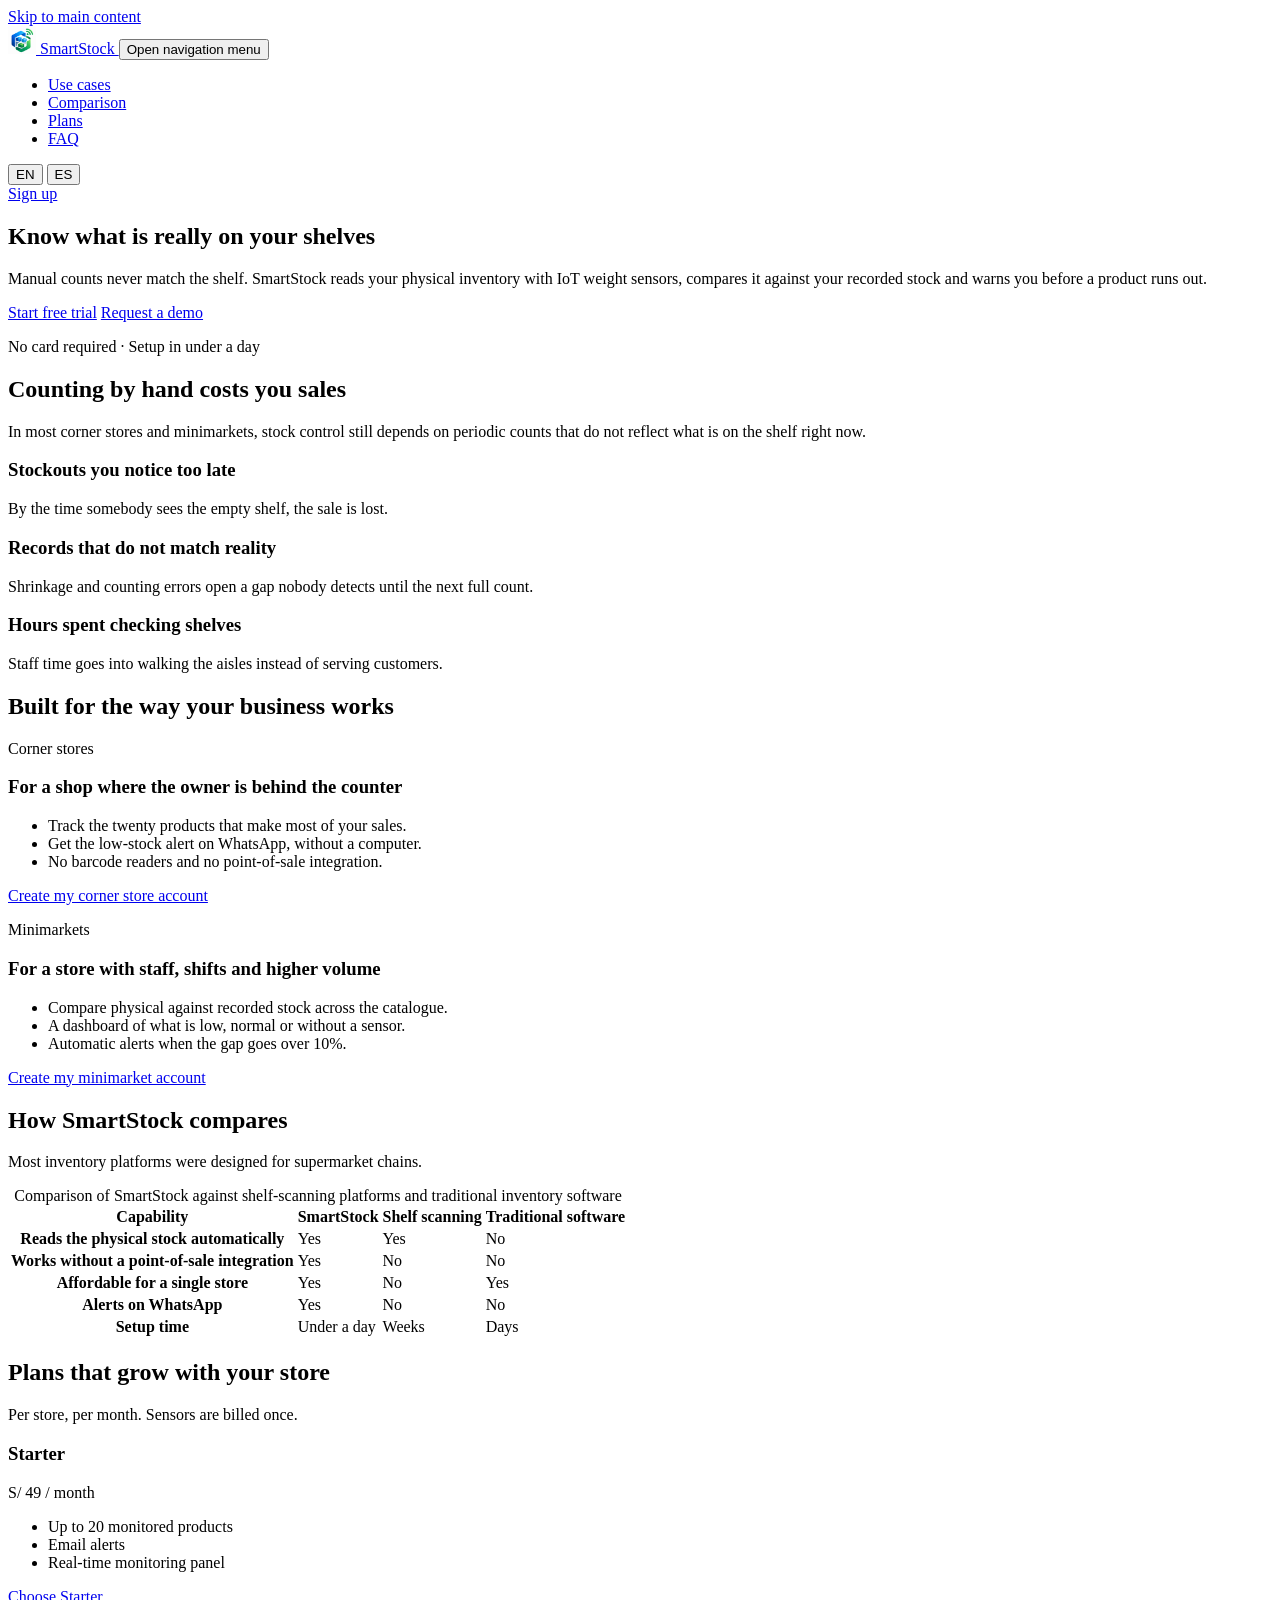
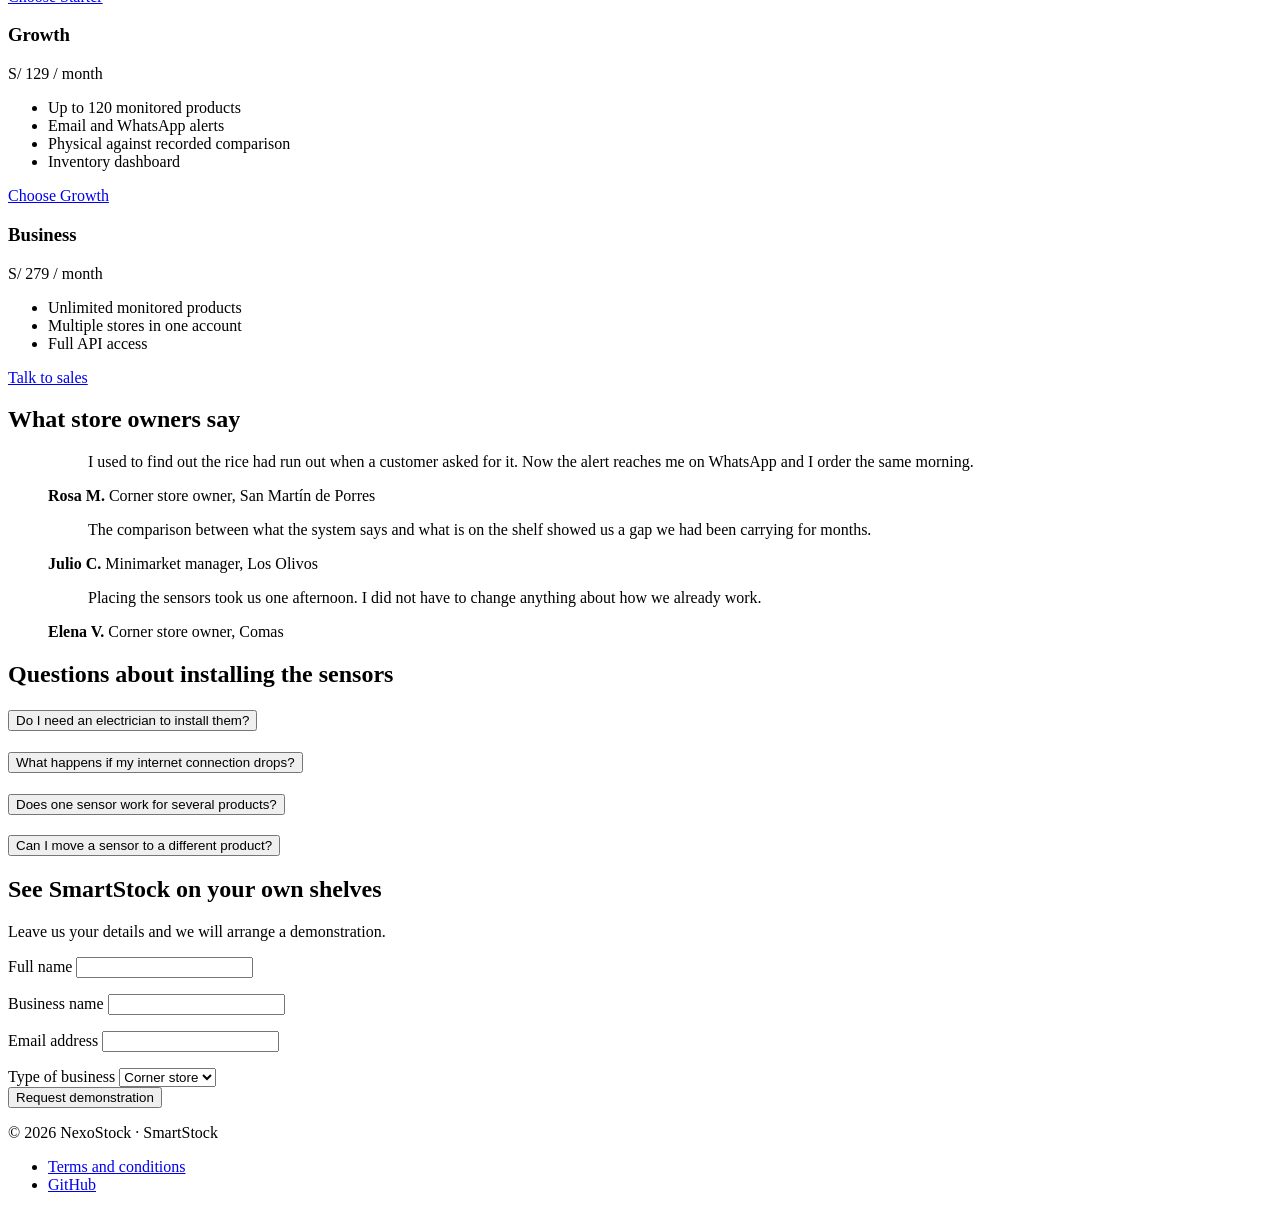
==== index.html @ 19a6acd7 "feat(landing): add the home page sections Cover the user stories of the static web site: general inf" ====
<!DOCTYPE html>
<html lang="en-US">
<head>
    <meta charset="UTF-8">
    <meta name="viewport" content="width=device-width, initial-scale=1">

    <title data-i18n="title">SmartStock — IoT inventory monitoring for minimarkets and corner stores</title>
    <meta name="description" data-i18n="desc" data-i18n-attr="content"
          content="SmartStock monitors your physical inventory with IoT weight sensors, compares it against your recorded stock and alerts you before a product runs out.">
    <meta name="keywords" content="inventory management, IoT sensors, stock monitoring, minimarket, corner store, SmartStock, NexoStock">
    <meta name="author" content="NexoStock">

    <link rel="icon" href="assets/images/smartstock-logo.png">
    <link rel="stylesheet" href="https://fonts.googleapis.com/css2?family=Manrope:wght@400;600;700&display=swap">
    <link rel="stylesheet" href="styles.css">
</head>
<body>

<a class="skip-link" href="#main" data-i18n="skip">Skip to main content</a>

<header>
    <div class="container bar">
        <a class="brand" href="index.html">
            <img src="assets/images/smartstock-logo.png" alt="" width="28" height="28">
            SmartStock
        </a>

        <button class="menu" id="menu" type="button" aria-expanded="false" aria-controls="nav">
            <span class="visually-hidden" data-i18n="openMenu">Open navigation menu</span>
            <span aria-hidden="true"></span><span aria-hidden="true"></span><span aria-hidden="true"></span>
        </button>

        <nav id="nav" aria-label="Primary">
            <ul>
                <li><a href="#uses" data-i18n="navUses">Use cases</a></li>
                <li><a href="#compare" data-i18n="navCompare">Comparison</a></li>
                <li><a href="#plans" data-i18n="navPlans">Plans</a></li>
                <li><a href="#faq" data-i18n="navFaq">FAQ</a></li>
            </ul>
        </nav>

        <div class="actions">
            <div class="lang" role="group" aria-label="Language">
                <button type="button" data-lang="en-US" aria-pressed="true">EN</button>
                <button type="button" data-lang="es-419" aria-pressed="false">ES</button>
            </div>
            <a class="btn" href="#" data-app="signup" data-i18n="signUp">Sign up</a>
        </div>
    </div>
</header>

<main id="main">

    <!-- US16 -->
    <section class="hero">
        <div class="container">
            <h1 data-i18n="heroTitle">Know what is really on your shelves</h1>
            <p data-i18n="heroLead">
                Manual counts never match the shelf. SmartStock reads your physical inventory with
                IoT weight sensors, compares it against your recorded stock and warns you before a
                product runs out.
            </p>
            <div class="cta">
                <a class="btn" href="#" data-app="signup" data-i18n="heroCta">Start free trial</a>
                <a class="btn ghost" href="#contact" data-i18n="heroDemo">Request a demo</a>
            </div>
            <p class="note" data-i18n="heroNote">No card required · Setup in under a day</p>
        </div>
    </section>

    <!-- US16 -->
    <section class="soft">
        <div class="container">
            <div class="head">
                <h2 data-i18n="probTitle">Counting by hand costs you sales</h2>
                <p data-i18n="probLead">
                    In most corner stores and minimarkets, stock control still depends on periodic
                    counts that do not reflect what is on the shelf right now.
                </p>
            </div>
            <div class="grid cols-3">
                <article class="card">
                    <h3 data-i18n="prob1">Stockouts you notice too late</h3>
                    <p data-i18n="prob1Text">By the time somebody sees the empty shelf, the sale is lost.</p>
                </article>
                <article class="card">
                    <h3 data-i18n="prob2">Records that do not match reality</h3>
                    <p data-i18n="prob2Text">Shrinkage and counting errors open a gap nobody detects until the next full count.</p>
                </article>
                <article class="card">
                    <h3 data-i18n="prob3">Hours spent checking shelves</h3>
                    <p data-i18n="prob3Text">Staff time goes into walking the aisles instead of serving customers.</p>
                </article>
            </div>
        </div>
    </section>

    <!-- US17 and US18 -->
    <section id="uses">
        <div class="container">
            <div class="head">
                <h2 data-i18n="usesTitle">Built for the way your business works</h2>
            </div>
            <div class="grid cols-2">
                <article class="card">
                    <p class="tag" data-i18n="cornerTag">Corner stores</p>
                    <h3 data-i18n="cornerTitle">For a shop where the owner is behind the counter</h3>
                    <ul>
                        <li data-i18n="corner1">Track the twenty products that make most of your sales.</li>
                        <li data-i18n="corner2">Get the low-stock alert on WhatsApp, without a computer.</li>
                        <li data-i18n="corner3">No barcode readers and no point-of-sale integration.</li>
                    </ul>
                    <a class="btn" href="#" data-app="signupCorner" data-i18n="cornerCta">Create my corner store account</a>
                </article>

                <article class="card">
                    <p class="tag" data-i18n="miniTag">Minimarkets</p>
                    <h3 data-i18n="miniTitle">For a store with staff, shifts and higher volume</h3>
                    <ul>
                        <li data-i18n="mini1">Compare physical against recorded stock across the catalogue.</li>
                        <li data-i18n="mini2">A dashboard of what is low, normal or without a sensor.</li>
                        <li data-i18n="mini3">Automatic alerts when the gap goes over 10%.</li>
                    </ul>
                    <a class="btn" href="#" data-app="signupMini" data-i18n="miniCta">Create my minimarket account</a>
                </article>
            </div>
        </div>
    </section>

    <!-- US23 -->
    <section id="compare" class="soft">
        <div class="container">
            <div class="head">
                <h2 data-i18n="cmpTitle">How SmartStock compares</h2>
                <p data-i18n="cmpLead">Most inventory platforms were designed for supermarket chains.</p>
            </div>
            <div class="scroll">
                <table>
                    <caption class="visually-hidden" data-i18n="cmpCaption">
                        Comparison of SmartStock against shelf-scanning platforms and traditional inventory software
                    </caption>
                    <thead>
                    <tr>
                        <th scope="col" data-i18n="cmpCol0">Capability</th>
                        <th scope="col">SmartStock</th>
                        <th scope="col" data-i18n="cmpCol2">Shelf scanning</th>
                        <th scope="col" data-i18n="cmpCol3">Traditional software</th>
                    </tr>
                    </thead>
                    <tbody>
                    <tr>
                        <th scope="row" data-i18n="cmpRow1">Reads the physical stock automatically</th>
                        <td data-i18n="yes">Yes</td><td data-i18n="yes">Yes</td><td data-i18n="no">No</td>
                    </tr>
                    <tr>
                        <th scope="row" data-i18n="cmpRow2">Works without a point-of-sale integration</th>
                        <td data-i18n="yes">Yes</td><td data-i18n="no">No</td><td data-i18n="no">No</td>
                    </tr>
                    <tr>
                        <th scope="row" data-i18n="cmpRow3">Affordable for a single store</th>
                        <td data-i18n="yes">Yes</td><td data-i18n="no">No</td><td data-i18n="yes">Yes</td>
                    </tr>
                    <tr>
                        <th scope="row" data-i18n="cmpRow4">Alerts on WhatsApp</th>
                        <td data-i18n="yes">Yes</td><td data-i18n="no">No</td><td data-i18n="no">No</td>
                    </tr>
                    <tr>
                        <th scope="row" data-i18n="cmpRow5">Setup time</th>
                        <td data-i18n="cmpFast">Under a day</td>
                        <td data-i18n="cmpWeeks">Weeks</td>
                        <td data-i18n="cmpDays">Days</td>
                    </tr>
                    </tbody>
                </table>
            </div>
        </div>
    </section>

    <!-- US19 -->
    <section id="plans">
        <div class="container">
            <div class="head">
                <h2 data-i18n="plansTitle">Plans that grow with your store</h2>
                <p data-i18n="plansLead">Per store, per month. Sensors are billed once.</p>
            </div>
            <div class="grid cols-3">
                <article class="card plan">
                    <h3 data-i18n="p1Name">Starter</h3>
                    <p class="price">S/ 49 <span data-i18n="perMonth">/ month</span></p>
                    <ul>
                        <li data-i18n="p1f1">Up to 20 monitored products</li>
                        <li data-i18n="p1f2">Email alerts</li>
                        <li data-i18n="p1f3">Real-time monitoring panel</li>
                    </ul>
                    <a class="btn ghost block" href="#" data-app="signupStarter" data-i18n="p1Cta">Choose Starter</a>
                </article>

                <article class="card plan pick">
                    <h3 data-i18n="p2Name">Growth</h3>
                    <p class="price">S/ 129 <span data-i18n="perMonth">/ month</span></p>
                    <ul>
                        <li data-i18n="p2f1">Up to 120 monitored products</li>
                        <li data-i18n="p2f2">Email and WhatsApp alerts</li>
                        <li data-i18n="p2f3">Physical against recorded comparison</li>
                        <li data-i18n="p2f4">Inventory dashboard</li>
                    </ul>
                    <a class="btn block" href="#" data-app="signupGrowth" data-i18n="p2Cta">Choose Growth</a>
                </article>

                <article class="card plan">
                    <h3 data-i18n="p3Name">Business</h3>
                    <p class="price">S/ 279 <span data-i18n="perMonth">/ month</span></p>
                    <ul>
                        <li data-i18n="p3f1">Unlimited monitored products</li>
                        <li data-i18n="p3f2">Multiple stores in one account</li>
                        <li data-i18n="p3f3">Full API access</li>
                    </ul>
                    <a class="btn ghost block" href="#contact" data-i18n="p3Cta">Talk to sales</a>
                </article>
            </div>
        </div>
    </section>

    <!-- US22 -->
    <section class="soft">
        <div class="container">
            <div class="head">
                <h2 data-i18n="testTitle">What store owners say</h2>
            </div>
            <div class="grid cols-3">
                <figure class="card">
                    <blockquote><p data-i18n="test1">
                        I used to find out the rice had run out when a customer asked for it. Now the
                        alert reaches me on WhatsApp and I order the same morning.
                    </p></blockquote>
                    <figcaption>
                        <strong>Rosa M.</strong>
                        <span data-i18n="test1Role">Corner store owner, San Martín de Porres</span>
                    </figcaption>
                </figure>

                <figure class="card">
                    <blockquote><p data-i18n="test2">
                        The comparison between what the system says and what is on the shelf showed us
                        a gap we had been carrying for months.
                    </p></blockquote>
                    <figcaption>
                        <strong>Julio C.</strong>
                        <span data-i18n="test2Role">Minimarket manager, Los Olivos</span>
                    </figcaption>
                </figure>

                <figure class="card">
                    <blockquote><p data-i18n="test3">
                        Placing the sensors took us one afternoon. I did not have to change anything
                        about how we already work.
                    </p></blockquote>
                    <figcaption>
                        <strong>Elena V.</strong>
                        <span data-i18n="test3Role">Corner store owner, Comas</span>
                    </figcaption>
                </figure>
            </div>
        </div>
    </section>

    <!-- US21 -->
    <section id="faq">
        <div class="container">
            <div class="head">
                <h2 data-i18n="faqTitle">Questions about installing the sensors</h2>
            </div>
            <div class="faq">
                <div>
                    <h3><button type="button" aria-expanded="false" aria-controls="a1" id="q1">
                        <span data-i18n="q1">Do I need an electrician to install them?</span>
                    </button></h3>
                    <div id="a1" role="region" aria-labelledby="q1" hidden>
                        <p data-i18n="a1">
                            No. Each sensor is a tray that sits on the shelf, connects to your Wi-Fi and
                            plugs into a standard outlet. You link it to a product from the panel.
                        </p>
                    </div>
                </div>
                <div>
                    <h3><button type="button" aria-expanded="false" aria-controls="a2" id="q2">
                        <span data-i18n="q2">What happens if my internet connection drops?</span>
                    </button></h3>
                    <div id="a2" role="region" aria-labelledby="q2" hidden>
                        <p data-i18n="a2">
                            The panel marks the sensor as disconnected after five minutes without a new
                            reading, so you always know whether what you see is current.
                        </p>
                    </div>
                </div>
                <div>
                    <h3><button type="button" aria-expanded="false" aria-controls="a3" id="q3">
                        <span data-i18n="q3">Does one sensor work for several products?</span>
                    </button></h3>
                    <div id="a3" role="region" aria-labelledby="q3" hidden>
                        <p data-i18n="a3">
                            No. Each sensor is linked to one product, because the reading is a weight and
                            mixing products would make it impossible to tell which one went down.
                        </p>
                    </div>
                </div>
                <div>
                    <h3><button type="button" aria-expanded="false" aria-controls="a4" id="q4">
                        <span data-i18n="q4">Can I move a sensor to a different product?</span>
                    </button></h3>
                    <div id="a4" role="region" aria-labelledby="q4" hidden>
                        <p data-i18n="a4">
                            Yes. You unlink it from the panel and link it to the new product, which records
                            a new reference weight. The previous reading history is kept.
                        </p>
                    </div>
                </div>
            </div>
        </div>
    </section>

    <!-- US20 -->
    <section id="contact" class="soft">
        <div class="container">
            <div class="head">
                <h2 data-i18n="contactTitle">See SmartStock on your own shelves</h2>
                <p data-i18n="contactLead">Leave us your details and we will arrange a demonstration.</p>
            </div>

            <form id="demo" novalidate>
                <div class="field">
                    <label for="name" data-i18n="fName">Full name</label>
                    <input type="text" id="name" name="name" autocomplete="name" required aria-describedby="nameError">
                    <p class="error" id="nameError" role="alert"></p>
                </div>
                <div class="field">
                    <label for="business" data-i18n="fBusiness">Business name</label>
                    <input type="text" id="business" name="business" autocomplete="organization" required aria-describedby="businessError">
                    <p class="error" id="businessError" role="alert"></p>
                </div>
                <div class="field">
                    <label for="email" data-i18n="fEmail">Email address</label>
                    <input type="email" id="email" name="email" autocomplete="email" required aria-describedby="emailError">
                    <p class="error" id="emailError" role="alert"></p>
                </div>
                <div class="field">
                    <label for="segment" data-i18n="fSegment">Type of business</label>
                    <select id="segment" name="segment">
                        <option value="corner-store" data-i18n="fCorner">Corner store</option>
                        <option value="minimarket" data-i18n="fMini">Minimarket</option>
                    </select>
                </div>
                <button class="btn block" type="submit" data-i18n="fSubmit">Request demonstration</button>
                <p class="status" id="status" role="status" aria-live="polite"></p>
            </form>
        </div>
    </section>

</main>

<footer>
    <div class="container foot">
        <p data-i18n="copyright">© 2026 NexoStock · SmartStock</p>
        <ul>
            <li><a href="terms-of-service.html" data-i18n="terms">Terms and conditions</a></li>
            <li><a href="https://github.com/NexoStock" rel="noopener">GitHub</a></li>
        </ul>
    </div>
</footer>

<script src="script.js"></script>
</body>
</html>
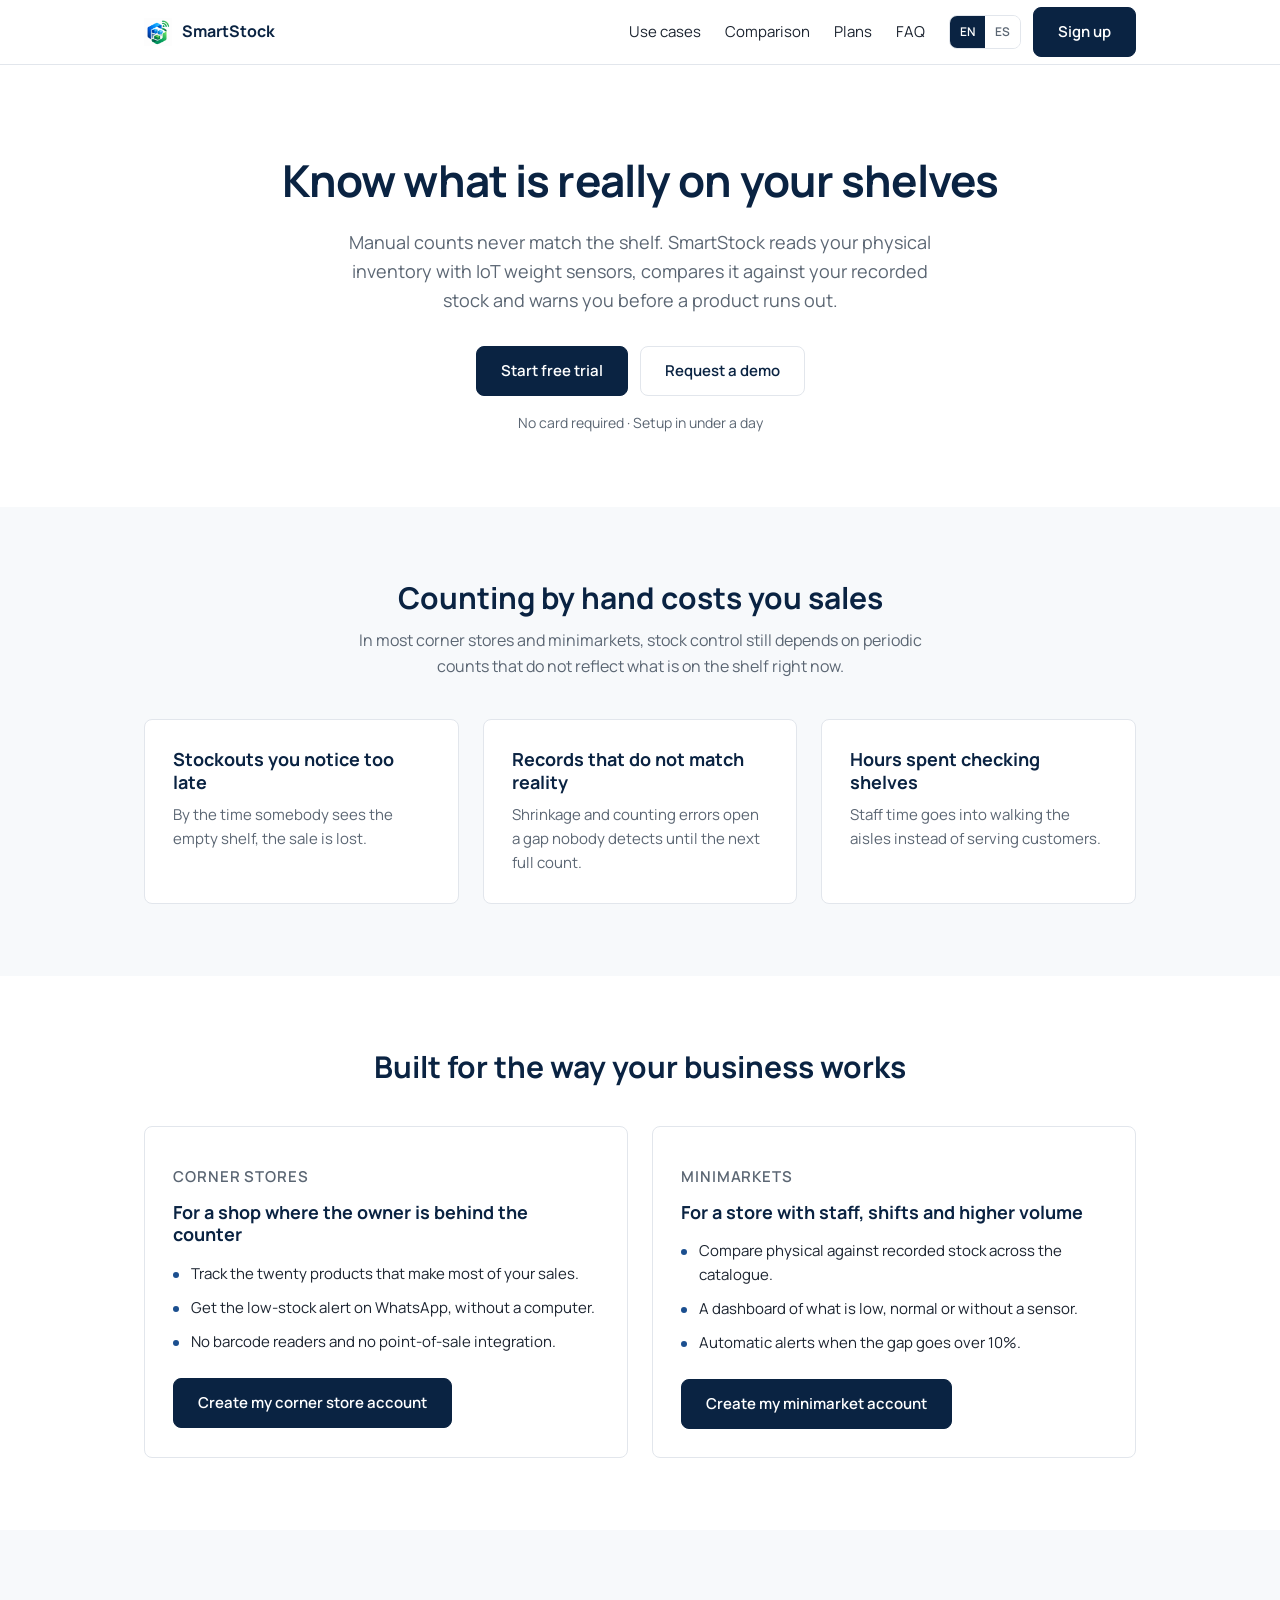
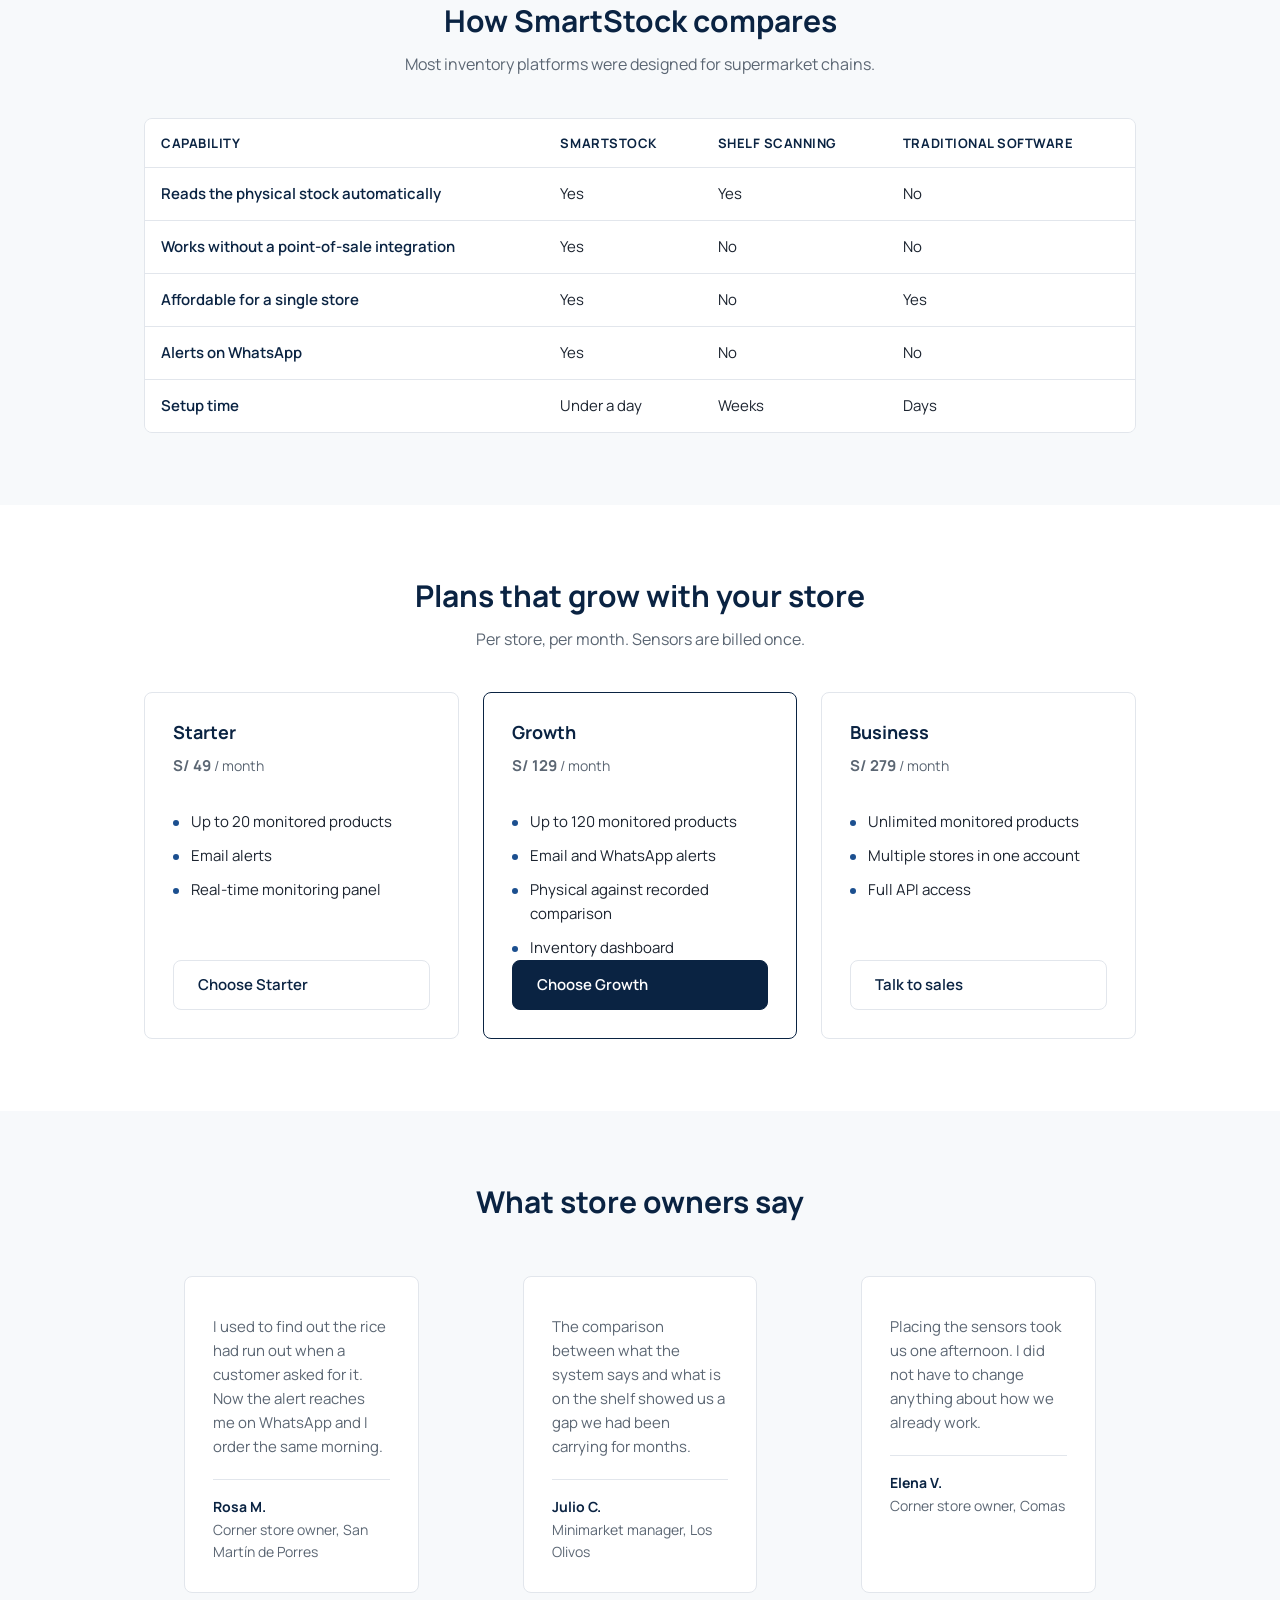
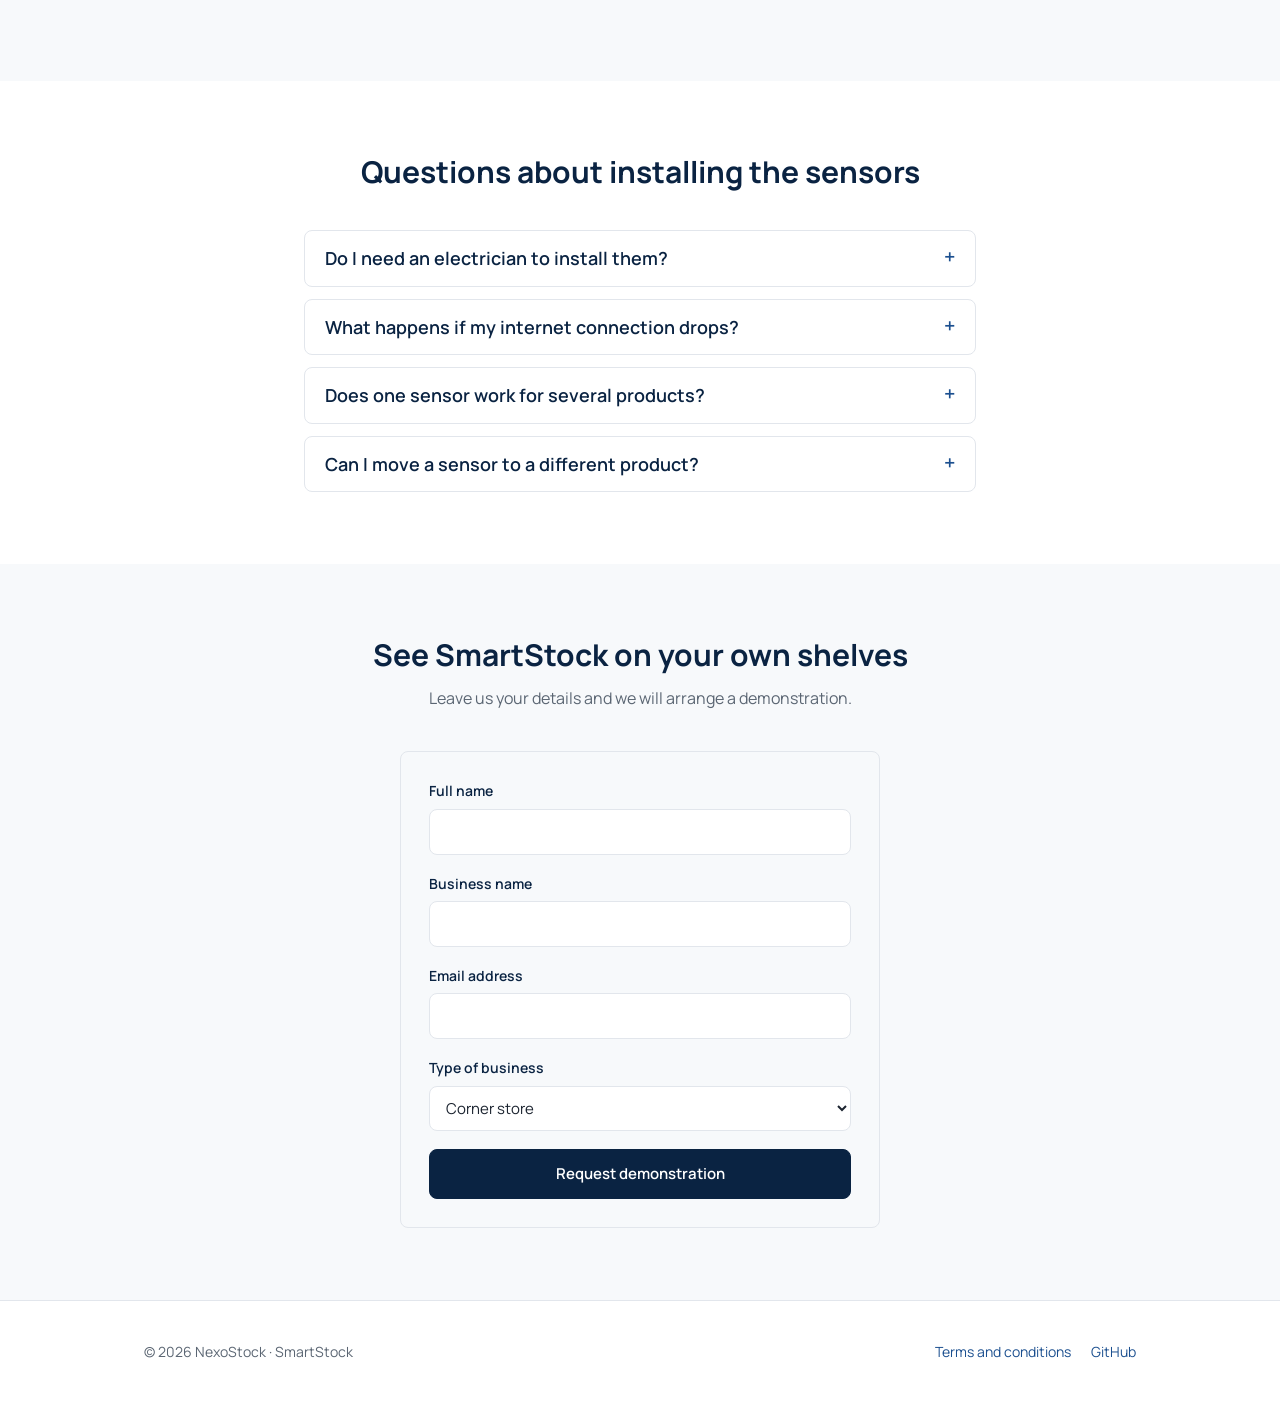
==== commit c7968bdb: "Merge branch 'release/1.0.1'" ====
--- a/index.html
+++ b/index.html
@@ -36,6 +36,7 @@
                 <li><a href="#compare" data-i18n="navCompare">Comparison</a></li>
                 <li><a href="#plans" data-i18n="navPlans">Plans</a></li>
                 <li><a href="#faq" data-i18n="navFaq">FAQ</a></li>
+                <li class="nav-signup"><a href="#" data-app="signup" data-i18n="signUp">Sign up</a></li>
             </ul>
         </nav>
 
--- a/styles.css
+++ b/styles.css
@@ -0,0 +1,534 @@
+/* SmartStock — Landing Page
+   Blanco como fondo dominante, azul marino para titulares y acciones. */
+
+:root {
+    --navy: #0a2342;
+    --blue: #1b4f8f;
+    --ink: #1c2430;
+    --muted: #5b6673;
+    --border: #e2e6ec;
+    --soft: #f7f9fb;
+    --radius: 8px;
+    --max: 1040px;
+}
+
+* {
+    box-sizing: border-box;
+}
+
+body {
+    margin: 0;
+    background: #ffffff;
+    color: var(--ink);
+    font-family: 'Manrope', 'Segoe UI', system-ui, sans-serif;
+    font-size: 1rem;
+    line-height: 1.6;
+}
+
+h1, h2, h3 {
+    margin: 0;
+    color: var(--navy);
+    line-height: 1.25;
+}
+
+h1 { font-size: 2.75rem; letter-spacing: -0.02em; }
+h2 { font-size: 1.875rem; }
+h3 { font-size: 1.125rem; }
+
+p { margin: 0; }
+img { max-width: 100%; height: auto; }
+ul { margin: 0; padding: 0; list-style: none; }
+
+a {
+    color: var(--blue);
+    text-decoration: none;
+}
+
+a:hover { text-decoration: underline; }
+
+:focus-visible {
+    outline: 2px solid var(--blue);
+    outline-offset: 2px;
+}
+
+.visually-hidden {
+    position: absolute;
+    width: 1px;
+    height: 1px;
+    overflow: hidden;
+    clip: rect(0 0 0 0);
+    white-space: nowrap;
+}
+
+.skip-link {
+    position: absolute;
+    top: -100%;
+    left: 1rem;
+    z-index: 10;
+    padding: 0.75rem 1.25rem;
+    background: var(--navy);
+    color: #ffffff;
+    border-radius: 0 0 var(--radius) var(--radius);
+}
+
+.skip-link:focus { top: 0; }
+
+.container {
+    width: 100%;
+    max-width: var(--max);
+    margin: 0 auto;
+    padding: 0 1.5rem;
+}
+
+section { padding: 4.5rem 0; }
+.soft { background: var(--soft); }
+
+.head {
+    max-width: 38rem;
+    margin: 0 auto 2.5rem;
+    text-align: center;
+}
+
+.head p {
+    margin-top: 0.75rem;
+    color: var(--muted);
+}
+
+/* Botones */
+
+.btn {
+    display: inline-block;
+    padding: 0.75rem 1.5rem;
+    border: 1px solid var(--navy);
+    border-radius: var(--radius);
+    background: var(--navy);
+    color: #ffffff;
+    font: inherit;
+    font-weight: 600;
+    font-size: 0.9375rem;
+    cursor: pointer;
+}
+
+.btn:hover {
+    background: var(--blue);
+    border-color: var(--blue);
+    text-decoration: none;
+}
+
+.btn.ghost {
+    background: transparent;
+    color: var(--navy);
+    border-color: var(--border);
+}
+
+.btn.ghost:hover {
+    background: var(--soft);
+    border-color: var(--navy);
+    color: var(--navy);
+}
+
+.btn.block { width: 100%; }
+
+/* Header */
+
+header {
+    border-bottom: 1px solid var(--border);
+    background: #ffffff;
+    position: sticky;
+    top: 0;
+    z-index: 5;
+}
+
+.bar {
+    display: flex;
+    align-items: center;
+    gap: 1.5rem;
+    min-height: 4rem;
+}
+
+.brand {
+    display: flex;
+    align-items: center;
+    gap: 0.625rem;
+    color: var(--navy);
+    font-weight: 700;
+}
+
+.brand:hover { text-decoration: none; }
+.brand img { width: 28px; height: 28px; }
+
+nav { margin-left: auto; }
+
+nav ul {
+    display: flex;
+    gap: 1.5rem;
+}
+
+nav a {
+    color: var(--ink);
+    font-size: 0.9375rem;
+}
+
+.actions {
+    display: flex;
+    align-items: center;
+    gap: 0.75rem;
+}
+
+/* El registro vive en la barra en escritorio y dentro del menú en móvil. */
+.nav-signup { display: none; }
+
+.lang {
+    display: flex;
+    border: 1px solid var(--border);
+    border-radius: var(--radius);
+    overflow: hidden;
+}
+
+.lang button {
+    padding: 0.375rem 0.625rem;
+    border: 0;
+    background: #ffffff;
+    color: var(--muted);
+    font: inherit;
+    font-size: 0.75rem;
+    font-weight: 600;
+    cursor: pointer;
+}
+
+.lang button[aria-pressed='true'] {
+    background: var(--navy);
+    color: #ffffff;
+}
+
+.menu {
+    display: none;
+    padding: 0.5rem;
+    border: 1px solid var(--border);
+    border-radius: var(--radius);
+    background: #ffffff;
+    cursor: pointer;
+}
+
+.menu span {
+    display: block;
+    width: 18px;
+    height: 2px;
+    margin: 3px 0;
+    background: var(--navy);
+}
+
+/* Hero */
+
+.hero {
+    padding: 5.5rem 0 4.5rem;
+    text-align: center;
+}
+
+.hero p {
+    max-width: 38rem;
+    margin: 1.25rem auto 0;
+    font-size: 1.125rem;
+    color: var(--muted);
+}
+
+.hero .cta {
+    display: flex;
+    justify-content: center;
+    flex-wrap: wrap;
+    gap: 0.75rem;
+    margin-top: 2rem;
+}
+
+.hero .note {
+    margin-top: 1rem;
+    font-size: 0.875rem;
+}
+
+/* Rejillas y tarjetas */
+
+.grid {
+    display: grid;
+    gap: 1.5rem;
+}
+
+.cols-3 { grid-template-columns: repeat(3, 1fr); }
+.cols-2 { grid-template-columns: repeat(2, 1fr); }
+
+.card {
+    padding: 1.75rem;
+    border: 1px solid var(--border);
+    border-radius: var(--radius);
+    background: #ffffff;
+}
+
+.card p {
+    margin-top: 0.625rem;
+    color: var(--muted);
+    font-size: 0.9375rem;
+}
+
+.card ul {
+    margin-top: 1rem;
+    display: grid;
+    gap: 0.625rem;
+    font-size: 0.9375rem;
+}
+
+.card li {
+    padding-left: 1.125rem;
+    position: relative;
+}
+
+.card li::before {
+    content: '';
+    position: absolute;
+    left: 0;
+    top: 0.625rem;
+    width: 6px;
+    height: 6px;
+    border-radius: 50%;
+    background: var(--blue);
+}
+
+.card .btn { margin-top: 1.5rem; }
+
+.tag {
+    display: inline-block;
+    margin-bottom: 0.75rem;
+    font-size: 0.75rem;
+    font-weight: 600;
+    text-transform: uppercase;
+    letter-spacing: 0.06em;
+    color: var(--blue);
+}
+
+/* Comparación */
+
+.scroll {
+    overflow-x: auto;
+    border: 1px solid var(--border);
+    border-radius: var(--radius);
+}
+
+table {
+    width: 100%;
+    min-width: 34rem;
+    border-collapse: collapse;
+    font-size: 0.9375rem;
+    background: #ffffff;
+}
+
+th, td {
+    padding: 0.875rem 1rem;
+    text-align: left;
+    border-bottom: 1px solid var(--border);
+}
+
+thead th {
+    color: var(--navy);
+    font-size: 0.8125rem;
+    text-transform: uppercase;
+    letter-spacing: 0.04em;
+}
+
+tbody tr:last-child th,
+tbody tr:last-child td { border-bottom: 0; }
+
+th[scope='row'] { font-weight: 600; color: var(--navy); }
+
+/* Planes */
+
+.plan { display: flex; flex-direction: column; }
+.plan.pick { border-color: var(--navy); }
+
+.price {
+    margin: 1rem 0;
+    font-size: 2rem;
+    font-weight: 700;
+    color: var(--navy);
+}
+
+.price span {
+    font-size: 0.875rem;
+    font-weight: 400;
+    color: var(--muted);
+}
+
+.plan .btn { margin-top: auto; }
+
+/* Testimonios */
+
+blockquote { margin: 0; }
+
+figcaption {
+    margin-top: 1.25rem;
+    padding-top: 1rem;
+    border-top: 1px solid var(--border);
+    font-size: 0.875rem;
+}
+
+figcaption strong { color: var(--navy); }
+figcaption span { display: block; color: var(--muted); }
+
+/* Preguntas frecuentes */
+
+.faq {
+    max-width: 42rem;
+    margin: 0 auto;
+}
+
+.faq > div + div { margin-top: 0.75rem; }
+
+.faq > div {
+    border: 1px solid var(--border);
+    border-radius: var(--radius);
+    background: #ffffff;
+}
+
+.faq button {
+    display: flex;
+    justify-content: space-between;
+    gap: 1rem;
+    width: 100%;
+    padding: 1rem 1.25rem;
+    border: 0;
+    background: transparent;
+    font: inherit;
+    font-weight: 600;
+    color: var(--navy);
+    text-align: left;
+    cursor: pointer;
+}
+
+.faq button::after {
+    content: '+';
+    color: var(--blue);
+    font-size: 1.25rem;
+    line-height: 1;
+}
+
+.faq button[aria-expanded='true']::after { content: '−'; }
+
+.faq div[id] {
+    padding: 0 1.25rem 1.25rem;
+    color: var(--muted);
+    font-size: 0.9375rem;
+}
+
+/* Formulario */
+
+form {
+    max-width: 30rem;
+    margin: 0 auto;
+    padding: 1.75rem;
+    border: 1px solid var(--border);
+    border-radius: var(--radius);
+}
+
+.field { margin-bottom: 1.125rem; }
+
+label {
+    display: block;
+    margin-bottom: 0.375rem;
+    font-size: 0.875rem;
+    font-weight: 600;
+    color: var(--navy);
+}
+
+input, select, textarea {
+    width: 100%;
+    padding: 0.625rem 0.75rem;
+    border: 1px solid var(--border);
+    border-radius: var(--radius);
+    font: inherit;
+    font-size: 0.9375rem;
+    color: var(--ink);
+    background: #ffffff;
+}
+
+textarea { min-height: 5rem; resize: vertical; }
+
+input[aria-invalid='true'] { border-color: #c0392b; }
+
+.error {
+    margin-top: 0.25rem;
+    font-size: 0.8125rem;
+    color: #c0392b;
+}
+
+.error:empty { display: none; }
+
+.status {
+    margin-top: 1rem;
+    font-size: 0.9375rem;
+    font-weight: 600;
+}
+
+.status:empty { display: none; }
+.status.ok { color: #1e7e46; }
+.status.bad { color: #c0392b; }
+
+/* Pie */
+
+footer {
+    padding: 2.5rem 0;
+    border-top: 1px solid var(--border);
+    font-size: 0.875rem;
+    color: var(--muted);
+}
+
+.foot {
+    display: flex;
+    flex-wrap: wrap;
+    gap: 1rem;
+    justify-content: space-between;
+    align-items: center;
+}
+
+.foot ul {
+    display: flex;
+    gap: 1.25rem;
+}
+
+/* Página de términos */
+
+.doc { max-width: 42rem; }
+.doc h2 { margin: 2.5rem 0 0.75rem; font-size: 1.25rem; }
+.doc p { margin-top: 1rem; color: var(--ink); }
+.doc .lead { font-size: 1.0625rem; color: var(--muted); }
+
+/* Adaptación a pantallas pequeñas */
+
+@media (max-width: 900px) {
+    h1 { font-size: 2.125rem; }
+    h2 { font-size: 1.5rem; }
+    .cols-3, .cols-2 { grid-template-columns: 1fr; }
+}
+
+@media (max-width: 720px) {
+    section { padding: 3rem 0; }
+    .hero { padding: 3.5rem 0 3rem; }
+    .container { padding: 0 1.25rem; }
+
+    /* La barra deja de competir por el ancho: el botón de registro sale de
+       ella y baja al menú, de modo que arriba solo quedan la marca, el
+       selector de idioma y el botón de menú. */
+    .bar { flex-wrap: wrap; gap: 0.75rem; padding: 0.75rem 0; min-height: 0; }
+    .brand { font-size: 0.9375rem; }
+    .actions { margin-left: auto; }
+    .actions > .btn { display: none; }
+
+    .menu { display: block; order: 3; }
+    nav { order: 4; flex-basis: 100%; margin-left: 0; }
+    nav[hidden] { display: none; }
+    nav ul { flex-direction: column; gap: 0; padding-bottom: 0.75rem; }
+    nav a { display: block; padding: 0.75rem 0; border-bottom: 1px solid var(--border); }
+
+    .nav-signup { display: block; }
+    .nav-signup a { color: var(--navy); font-weight: 600; border-bottom: 0; }
+}
+
+@media (prefers-reduced-motion: reduce) {
+    * { transition: none !important; animation: none !important; }
+}
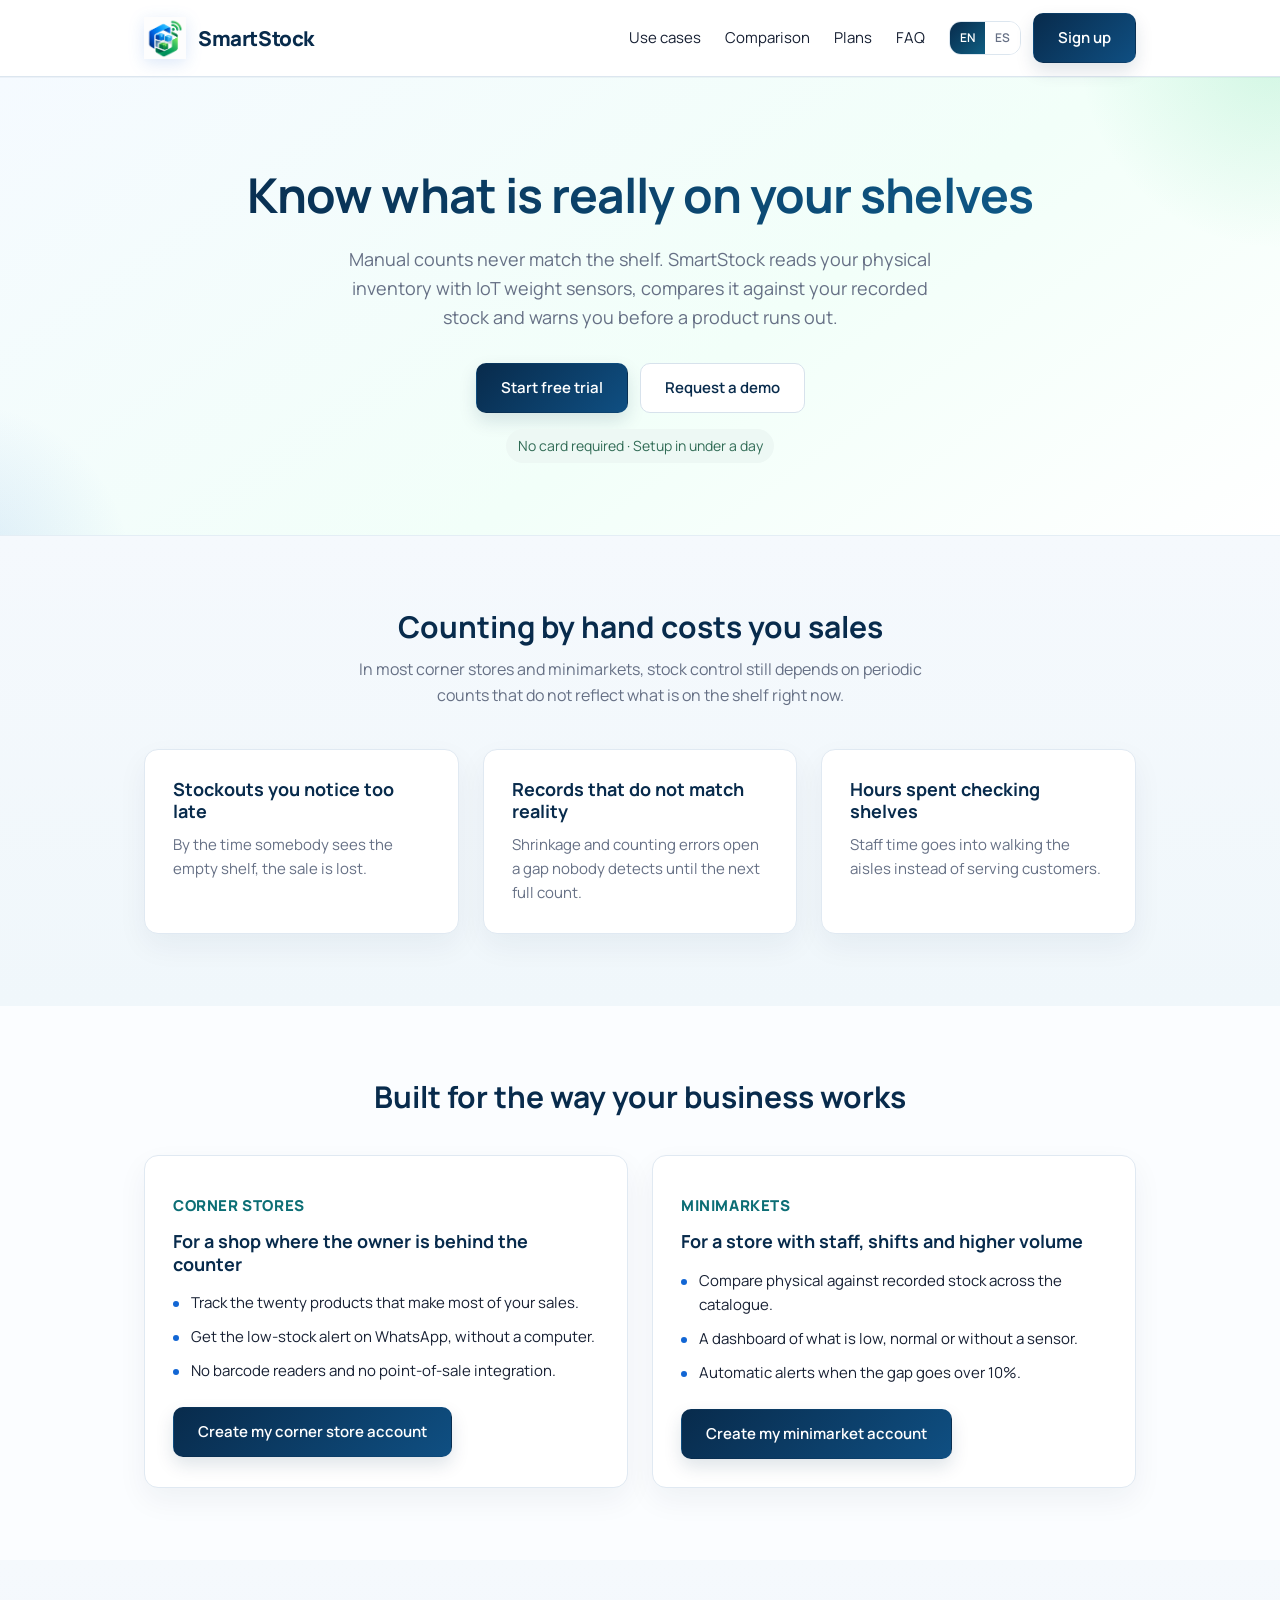
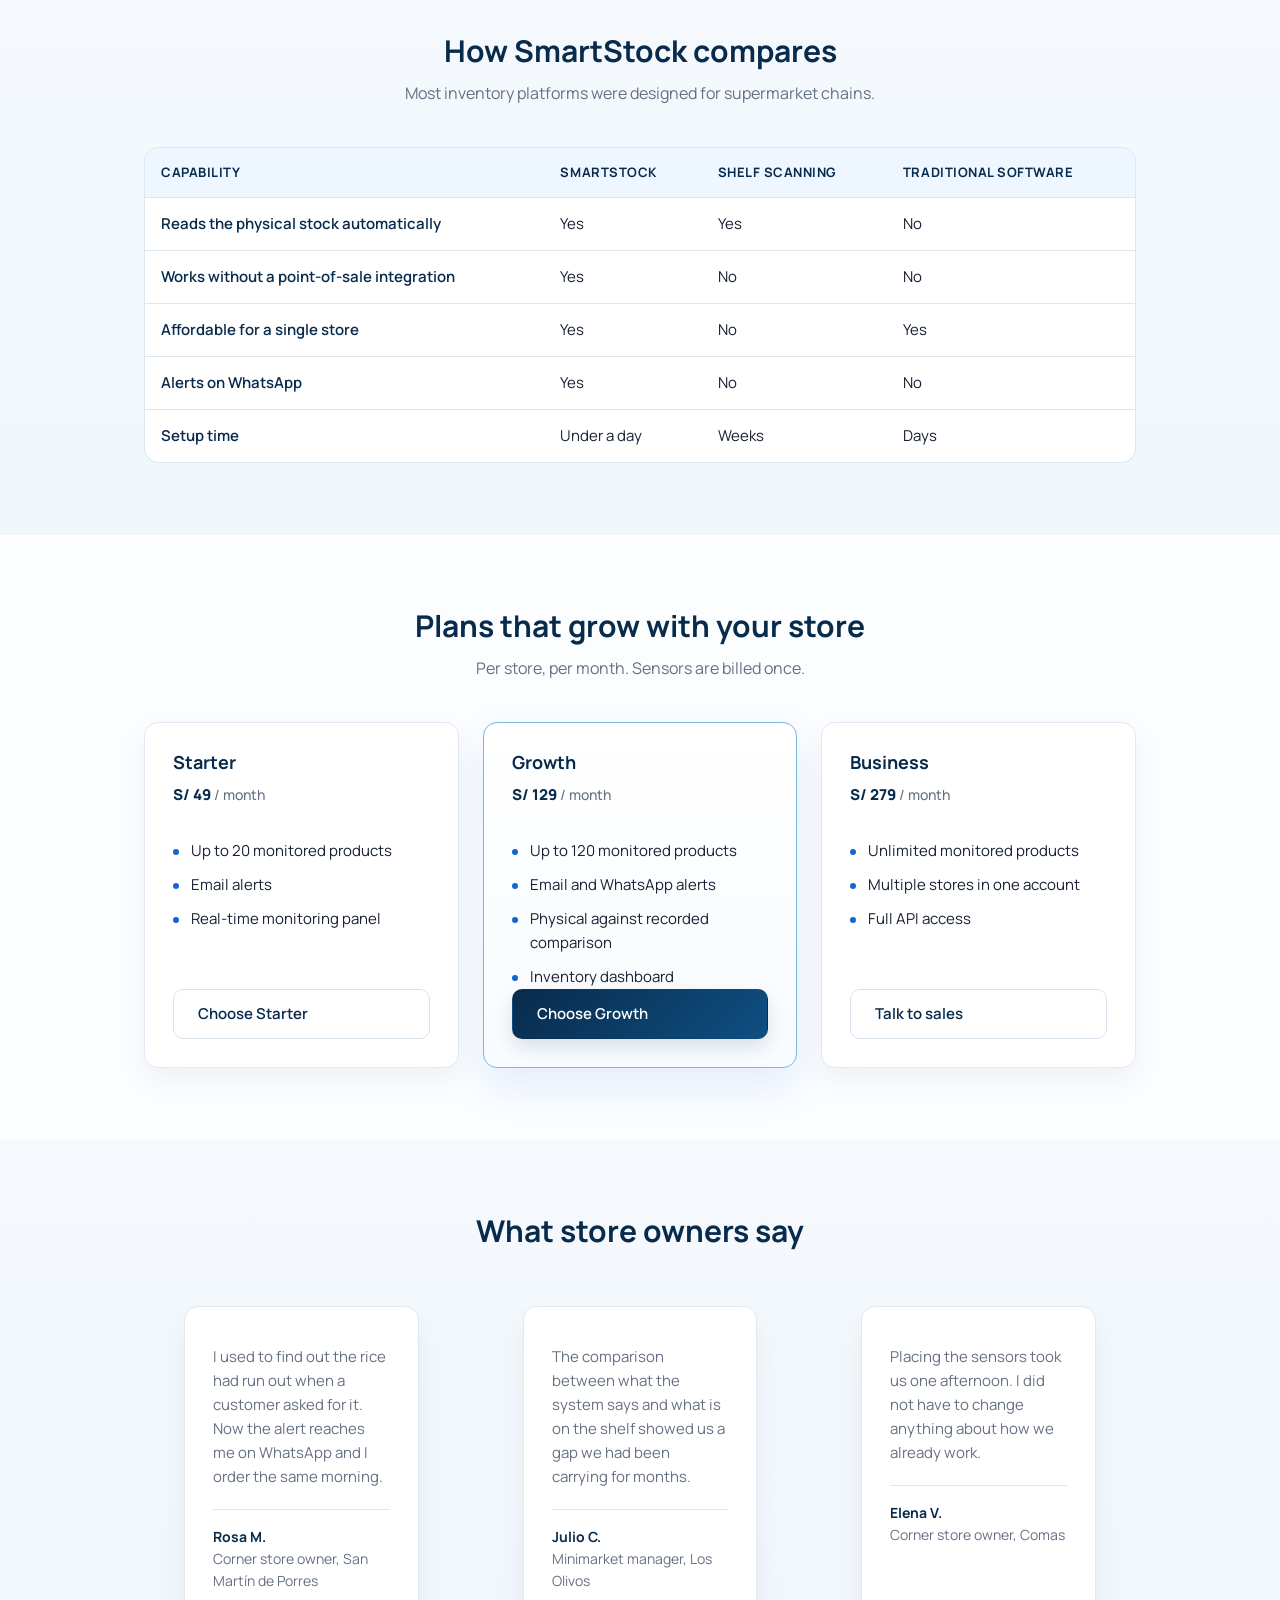
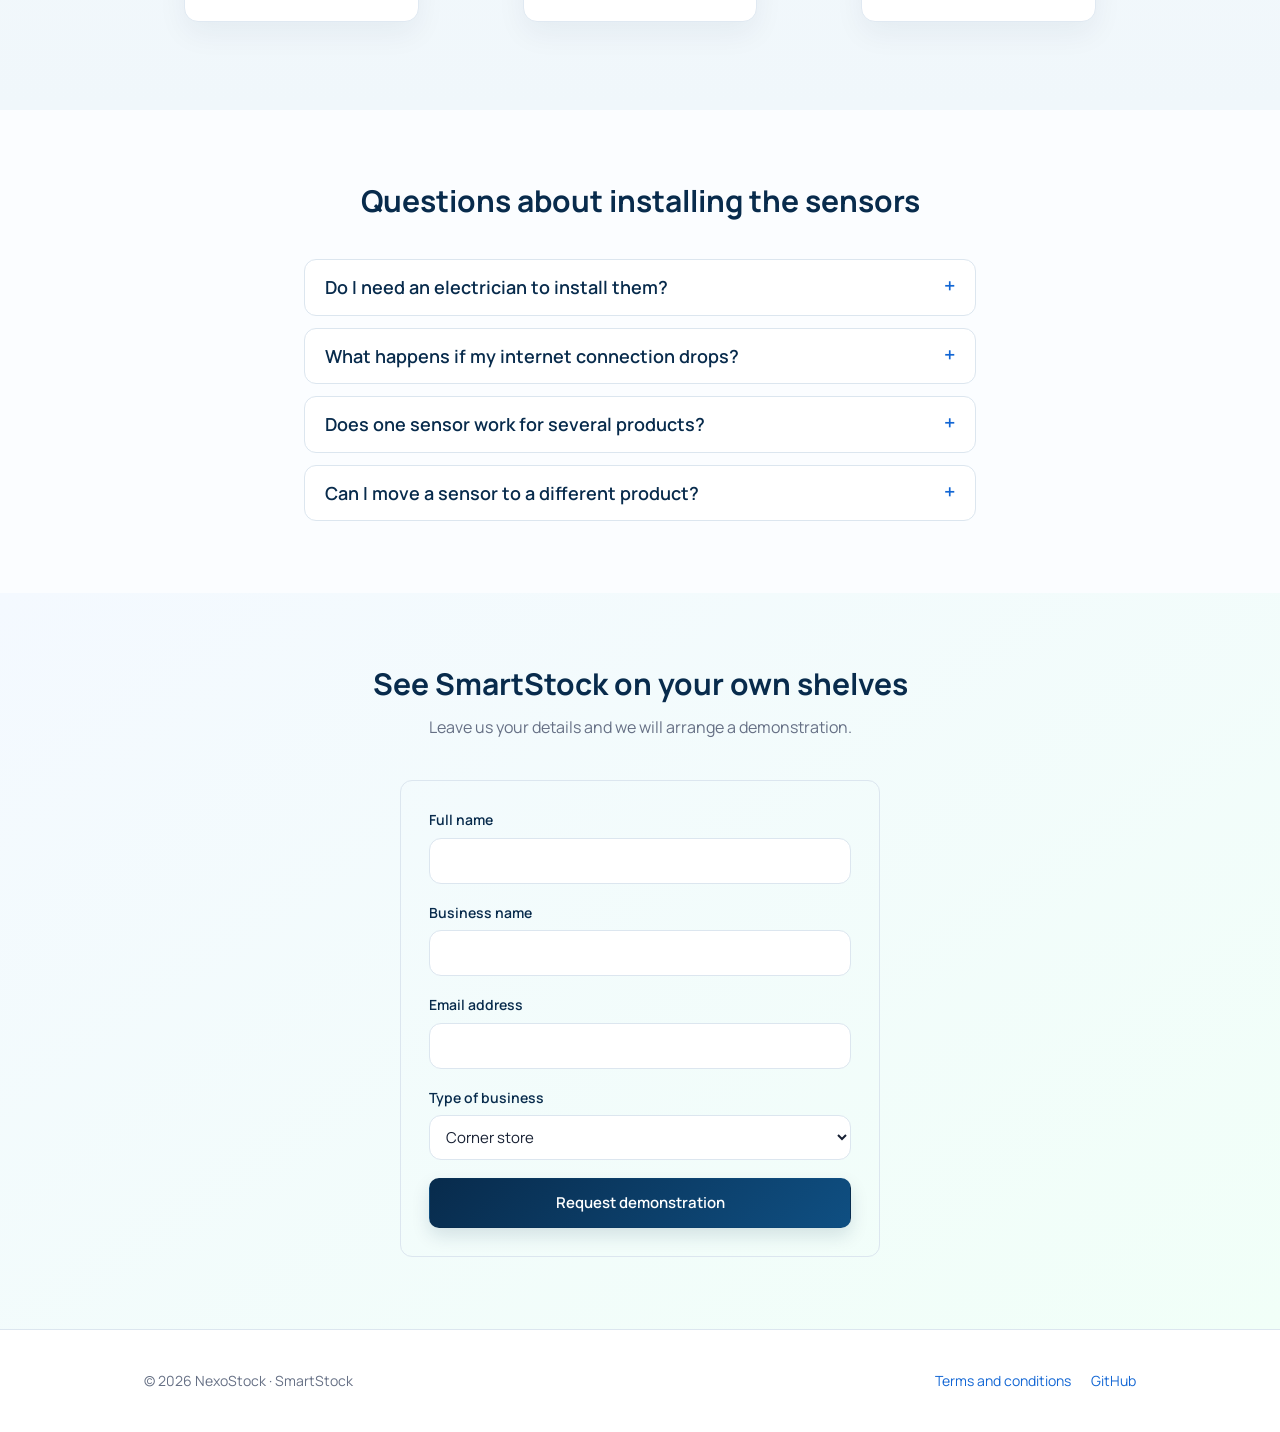
==== commit 4d500bf4: "feat(styles): refresh the visual system with the new brand palette Deepen the navy, brighten the mid" ====
--- a/index.html
+++ b/index.html
@@ -21,7 +21,7 @@
 <header>
     <div class="container bar">
         <a class="brand" href="index.html">
-            <img src="assets/images/smartstock-logo.png" alt="" width="28" height="28">
+            <img src="assets/images/smartstock-logo.png" alt="" width="42" height="42">
             SmartStock
         </a>
 
--- a/styles.css
+++ b/styles.css
@@ -532,3 +532,60 @@
 @media (prefers-reduced-motion: reduce) {
     * { transition: none !important; animation: none !important; }
 }
+
+/* ===== SmartStock Landing visual refresh 2026 ===== */
+:root{
+    --navy:#082b4c;
+    --blue:#1266d4;
+    --cyan:#0ea5a8;
+    --mint:#2fcf78;
+    --ink:#172033;
+    --muted:#667085;
+    --border:#dce6ef;
+    --soft:#f5f9fd;
+    --radius:12px;
+}
+body{background:#fbfdff}
+header{background:rgba(255,255,255,.93);backdrop-filter:blur(10px);box-shadow:0 1px 0 rgba(8,43,76,.04)}
+.brand img{filter:drop-shadow(0 4px 8px rgba(18,102,212,.15))}
+.btn{border-color:transparent;background:linear-gradient(135deg,var(--navy),#0f4f82);border-radius:10px;box-shadow:0 8px 18px rgba(8,43,76,.13);transition:.18s ease}
+.btn:hover{background:linear-gradient(135deg,#0d355b,var(--blue));transform:translateY(-1px);box-shadow:0 12px 24px rgba(8,43,76,.17)}
+.btn.ghost{background:#fff;color:var(--navy);border-color:#d7e2ec;box-shadow:none}.btn.ghost:hover{background:#f4f9fd;border-color:#a9bfd3}
+.hero{position:relative;overflow:hidden;background:linear-gradient(145deg,#f5faff 0%,#f2fff9 58%,#ffffff 100%);border-bottom:1px solid #e4eef5}
+.hero:before{content:"";position:absolute;width:420px;height:420px;border-radius:50%;right:-210px;top:-240px;background:radial-gradient(circle,rgba(47,207,120,.18),transparent 68%)}
+.hero:after{content:"";position:absolute;width:360px;height:360px;border-radius:50%;left:-220px;bottom:-220px;background:radial-gradient(circle,rgba(18,102,212,.12),transparent 68%)}
+.hero .container{position:relative;z-index:1}.hero h1{font-size:3rem;background:linear-gradient(90deg,var(--navy),#0f5d8d);-webkit-background-clip:text;background-clip:text;color:transparent}.hero .note{display:inline-block;padding:.35rem .7rem;border-radius:999px;background:#edf8f4;color:#306b55}
+.soft{background:linear-gradient(180deg,#f5f9fd 0%,#f0f7fb 100%)}
+.card{border-color:#e0e9f2;border-radius:14px;box-shadow:0 12px 30px rgba(8,43,76,.055);transition:.2s ease;position:relative;overflow:hidden}.card:hover{transform:translateY(-3px);box-shadow:0 18px 36px rgba(8,43,76,.09)}
+.card:before{content:"";position:absolute;left:0;top:0;width:4px;height:100%;background:linear-gradient(180deg,var(--blue),var(--mint));opacity:.0;transition:.2s}.card:hover:before{opacity:1}
+.tag{color:#0c6e75!important;font-weight:800!important;letter-spacing:.04em;text-transform:uppercase}
+.plan.pick{border:1.5px solid #7cb5df;box-shadow:0 18px 42px rgba(18,102,212,.10);background:linear-gradient(180deg,#ffffff,#f8fbff)}
+.price{color:var(--navy)!important;font-weight:800}.price span{font-weight:500;color:var(--muted)}
+table{box-shadow:0 14px 34px rgba(8,43,76,.055);border-radius:14px;overflow:hidden}thead{background:#eef6ff}.scroll{border-radius:14px}
+.faq-item,details{border-radius:12px!important}
+#contact{background:linear-gradient(145deg,#f4f9ff,#f1fff8)}
+footer{background:#fff}
+.lang button[aria-pressed='true']{background:linear-gradient(135deg,var(--navy),#0f5e82)}
+@media(max-width:720px){.hero h1{font-size:2.25rem}.card:hover{transform:none}}
+
+
+/* ===== Header brand sizing update ===== */
+.brand{
+    font-size:1.28rem;
+    font-weight:800;
+    gap:.75rem;
+    letter-spacing:-.02em;
+}
+.brand img{
+    width:42px;
+    height:42px;
+    flex:0 0 42px;
+}
+.bar{
+    min-height:4.75rem;
+}
+@media (max-width:720px){
+    .brand{font-size:1.05rem;}
+    .brand img{width:34px;height:34px;flex-basis:34px;}
+    .bar{min-height:0;}
+}
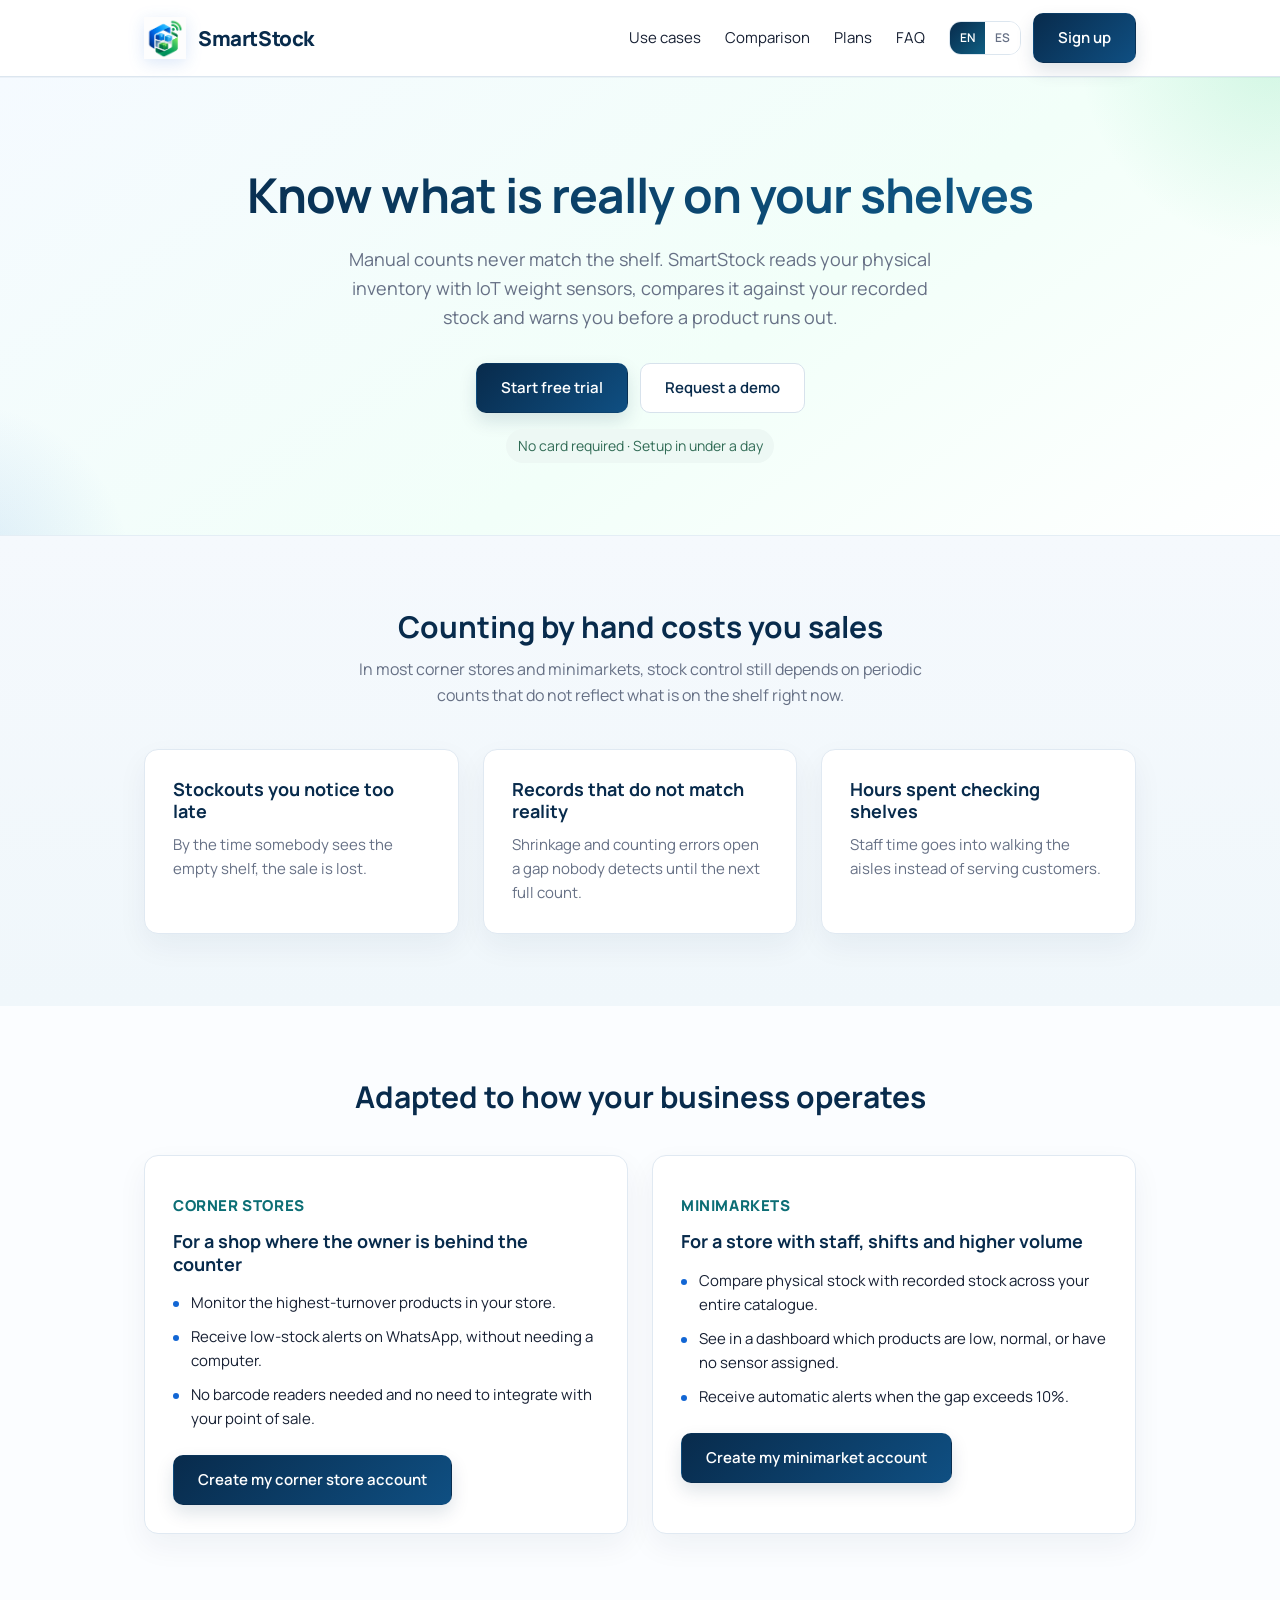
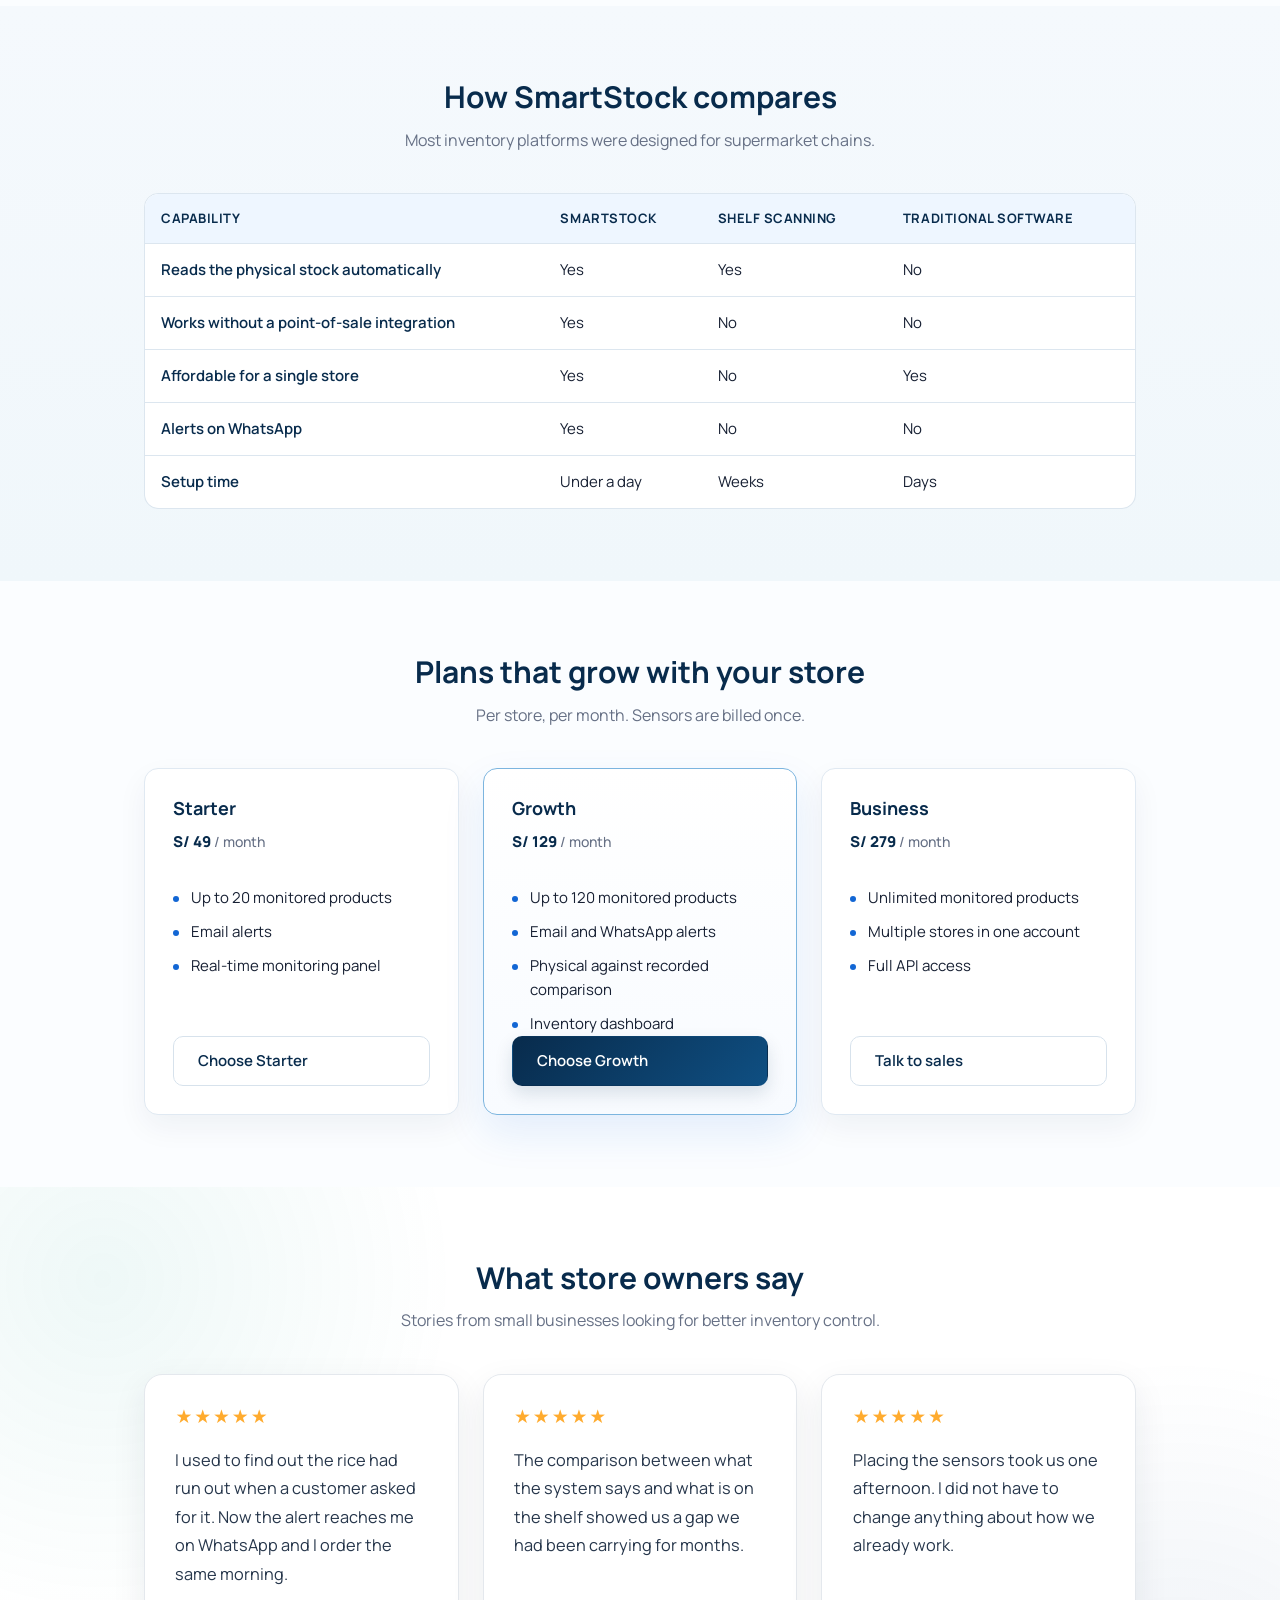
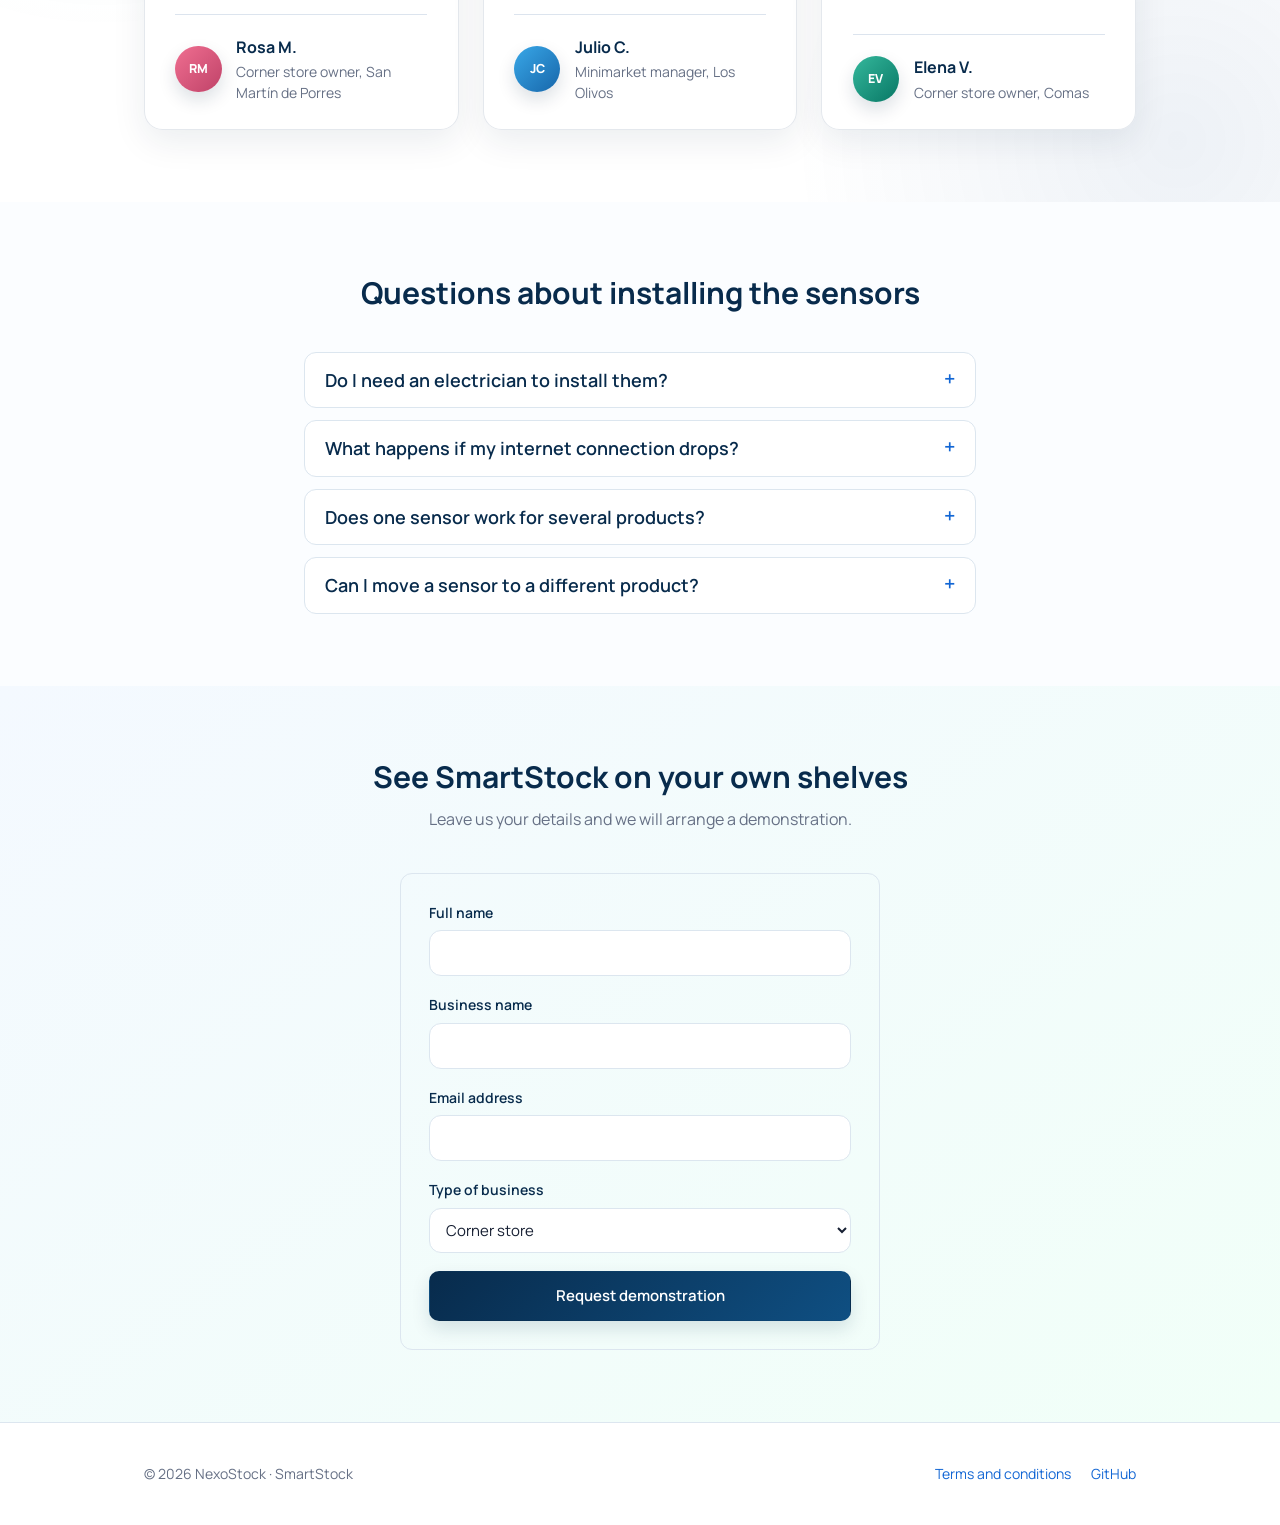
==== commit bdc9591a: "feat(landing): redesign the testimonials and refine the use case copy Give the testimonials their ow" ====
--- a/index.html
+++ b/index.html
@@ -100,16 +100,16 @@
     <section id="uses">
         <div class="container">
             <div class="head">
-                <h2 data-i18n="usesTitle">Built for the way your business works</h2>
+                <h2 data-i18n="usesTitle">Adapted to how your business operates</h2>
             </div>
             <div class="grid cols-2">
                 <article class="card">
                     <p class="tag" data-i18n="cornerTag">Corner stores</p>
                     <h3 data-i18n="cornerTitle">For a shop where the owner is behind the counter</h3>
                     <ul>
-                        <li data-i18n="corner1">Track the twenty products that make most of your sales.</li>
-                        <li data-i18n="corner2">Get the low-stock alert on WhatsApp, without a computer.</li>
-                        <li data-i18n="corner3">No barcode readers and no point-of-sale integration.</li>
+                        <li data-i18n="corner1">Monitor the highest-turnover products in your store.</li>
+                        <li data-i18n="corner2">Receive low-stock alerts on WhatsApp, without needing a computer.</li>
+                        <li data-i18n="corner3">No barcode readers needed and no need to integrate with your point of sale.</li>
                     </ul>
                     <a class="btn" href="#" data-app="signupCorner" data-i18n="cornerCta">Create my corner store account</a>
                 </article>
@@ -118,9 +118,9 @@
                     <p class="tag" data-i18n="miniTag">Minimarkets</p>
                     <h3 data-i18n="miniTitle">For a store with staff, shifts and higher volume</h3>
                     <ul>
-                        <li data-i18n="mini1">Compare physical against recorded stock across the catalogue.</li>
-                        <li data-i18n="mini2">A dashboard of what is low, normal or without a sensor.</li>
-                        <li data-i18n="mini3">Automatic alerts when the gap goes over 10%.</li>
+                        <li data-i18n="mini1">Compare physical stock with recorded stock across your entire catalogue.</li>
+                        <li data-i18n="mini2">See in a dashboard which products are low, normal, or have no sensor assigned.</li>
+                        <li data-i18n="mini3">Receive automatic alerts when the gap exceeds 10%.</li>
                     </ul>
                     <a class="btn" href="#" data-app="signupMini" data-i18n="miniCta">Create my minimarket account</a>
                 </article>
@@ -223,42 +223,56 @@
     </section>
 
     <!-- US22 -->
-    <section class="soft">
-        <div class="container">
-            <div class="head">
+    <section class="testimonials-section">
+        <div class="container">
+            <div class="head testimonials-head">
                 <h2 data-i18n="testTitle">What store owners say</h2>
-            </div>
-            <div class="grid cols-3">
-                <figure class="card">
+                <p data-i18n="testLead">Stories from small businesses looking for better inventory control.</p>
+            </div>
+
+            <div class="testimonials-grid">
+                <figure class="testimonial-card">
+                    <div class="testimonial-stars" aria-label="5 stars" data-i18n="stars5" data-i18n-attr="aria-label"><span aria-hidden="true">★★★★★</span></div>
                     <blockquote><p data-i18n="test1">
                         I used to find out the rice had run out when a customer asked for it. Now the
                         alert reaches me on WhatsApp and I order the same morning.
                     </p></blockquote>
                     <figcaption>
-                        <strong>Rosa M.</strong>
-                        <span data-i18n="test1Role">Corner store owner, San Martín de Porres</span>
+                        <div class="testimonial-avatar avatar-rose" aria-hidden="true">RM</div>
+                        <div class="testimonial-person">
+                            <strong>Rosa M.</strong>
+                            <span data-i18n="test1Role">Corner store owner, San Martín de Porres</span>
+                        </div>
                     </figcaption>
                 </figure>
 
-                <figure class="card">
+                <figure class="testimonial-card">
+                    <div class="testimonial-stars" aria-label="5 stars" data-i18n="stars5" data-i18n-attr="aria-label"><span aria-hidden="true">★★★★★</span></div>
                     <blockquote><p data-i18n="test2">
                         The comparison between what the system says and what is on the shelf showed us
                         a gap we had been carrying for months.
                     </p></blockquote>
                     <figcaption>
-                        <strong>Julio C.</strong>
-                        <span data-i18n="test2Role">Minimarket manager, Los Olivos</span>
+                        <div class="testimonial-avatar avatar-blue" aria-hidden="true">JC</div>
+                        <div class="testimonial-person">
+                            <strong>Julio C.</strong>
+                            <span data-i18n="test2Role">Minimarket manager, Los Olivos</span>
+                        </div>
                     </figcaption>
                 </figure>
 
-                <figure class="card">
+                <figure class="testimonial-card">
+                    <div class="testimonial-stars" aria-label="5 stars" data-i18n="stars5" data-i18n-attr="aria-label"><span aria-hidden="true">★★★★★</span></div>
                     <blockquote><p data-i18n="test3">
                         Placing the sensors took us one afternoon. I did not have to change anything
                         about how we already work.
                     </p></blockquote>
                     <figcaption>
-                        <strong>Elena V.</strong>
-                        <span data-i18n="test3Role">Corner store owner, Comas</span>
+                        <div class="testimonial-avatar avatar-green" aria-hidden="true">EV</div>
+                        <div class="testimonial-person">
+                            <strong>Elena V.</strong>
+                            <span data-i18n="test3Role">Corner store owner, Comas</span>
+                        </div>
                     </figcaption>
                 </figure>
             </div>
--- a/styles.css
+++ b/styles.css
@@ -589,3 +589,141 @@
     .brand img{width:34px;height:34px;flex-basis:34px;}
     .bar{min-height:0;}
 }
+
+/* =========================================================
+   TESTIMONIOS — estilo visual reforzado
+   ========================================================= */
+.testimonials-section {
+    position: relative;
+    overflow: hidden;
+    background:
+        radial-gradient(circle at 8% 15%, rgba(40, 167, 155, 0.08), transparent 22rem),
+        radial-gradient(circle at 92% 90%, rgba(27, 79, 143, 0.08), transparent 24rem),
+        #ffffff;
+}
+
+.testimonials-head {
+    max-width: 46rem;
+}
+
+.testimonials-head .eyebrow {
+    display: inline-flex;
+    align-items: center;
+    gap: 0.45rem;
+    margin-bottom: 0.7rem;
+    padding: 0.35rem 0.75rem;
+    border-radius: 999px;
+    background: #eaf8f4;
+    color: #087765;
+    font-size: 0.78rem;
+    font-weight: 800;
+    letter-spacing: 0.04em;
+    text-transform: uppercase;
+}
+
+.testimonials-grid {
+    display: grid;
+    grid-template-columns: repeat(3, minmax(0, 1fr));
+    gap: 1.5rem;
+}
+
+.testimonial-card {
+    display: flex;
+    min-height: 22rem;
+    margin: 0;
+    padding: 2rem 1.9rem 1.65rem;
+    flex-direction: column;
+    border: 1px solid rgba(226, 230, 236, 0.9);
+    border-radius: 1.15rem;
+    background: rgba(255, 255, 255, 0.96);
+    box-shadow: 0 12px 34px rgba(10, 35, 66, 0.08);
+    transition: transform 180ms ease, box-shadow 180ms ease, border-color 180ms ease;
+}
+
+.testimonial-card:hover {
+    transform: translateY(-4px);
+    border-color: rgba(27, 79, 143, 0.18);
+    box-shadow: 0 18px 44px rgba(10, 35, 66, 0.12);
+}
+
+.testimonial-stars {
+    margin-bottom: 1.25rem;
+    color: #ffab2e;
+    font-size: 1.18rem;
+    line-height: 1;
+    letter-spacing: 0.12rem;
+}
+
+.testimonial-card blockquote {
+    flex: 1;
+}
+
+.testimonial-card blockquote p {
+    color: #26364b;
+    font-size: 1.02rem;
+    line-height: 1.75;
+}
+
+.testimonial-card figcaption {
+    display: flex;
+    align-items: center;
+    gap: 0.9rem;
+    margin-top: 1.6rem;
+    padding-top: 1.25rem;
+    border-top: 1px solid #dce4ee;
+    font-size: 0.875rem;
+}
+
+.testimonial-avatar {
+    display: grid;
+    width: 2.9rem;
+    height: 2.9rem;
+    flex: 0 0 2.9rem;
+    place-items: center;
+    border-radius: 50%;
+    font-size: 0.78rem;
+    font-weight: 800;
+    color: #ffffff;
+    box-shadow: 0 8px 18px rgba(10, 35, 66, 0.14);
+}
+
+.avatar-rose {
+    background: linear-gradient(135deg, #f06f91, #bf4268);
+}
+
+.avatar-blue {
+    background: linear-gradient(135deg, #39a8e8, #1766aa);
+}
+
+.avatar-green {
+    background: linear-gradient(135deg, #35b89c, #087765);
+}
+
+.testimonial-person {
+    min-width: 0;
+}
+
+.testimonial-person strong {
+    display: block;
+    margin-bottom: 0.12rem;
+    color: var(--navy);
+    font-size: 1rem;
+}
+
+.testimonial-person span {
+    display: block;
+    color: var(--muted);
+    line-height: 1.45;
+}
+
+@media (max-width: 850px) {
+    .testimonials-grid {
+        grid-template-columns: 1fr;
+        max-width: 36rem;
+        margin: 0 auto;
+    }
+
+    .testimonial-card {
+        min-height: auto;
+    }
+}
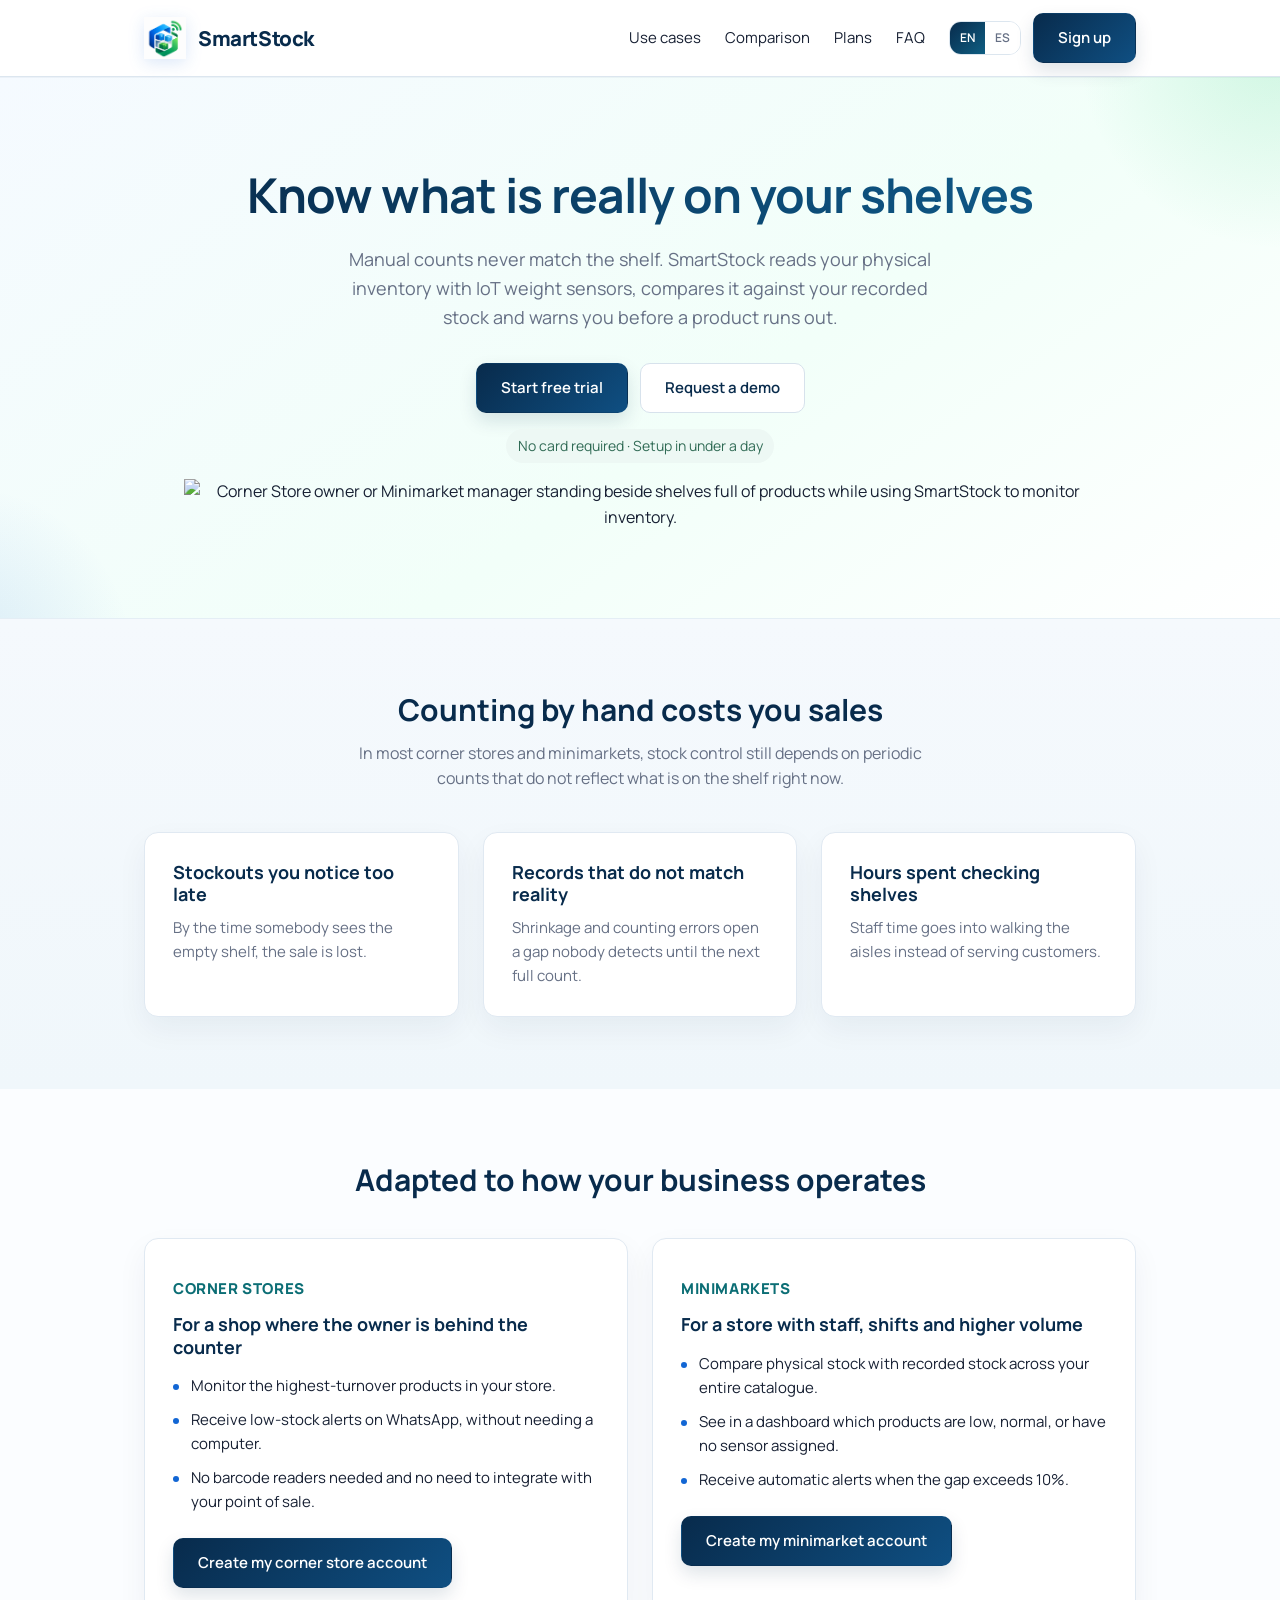
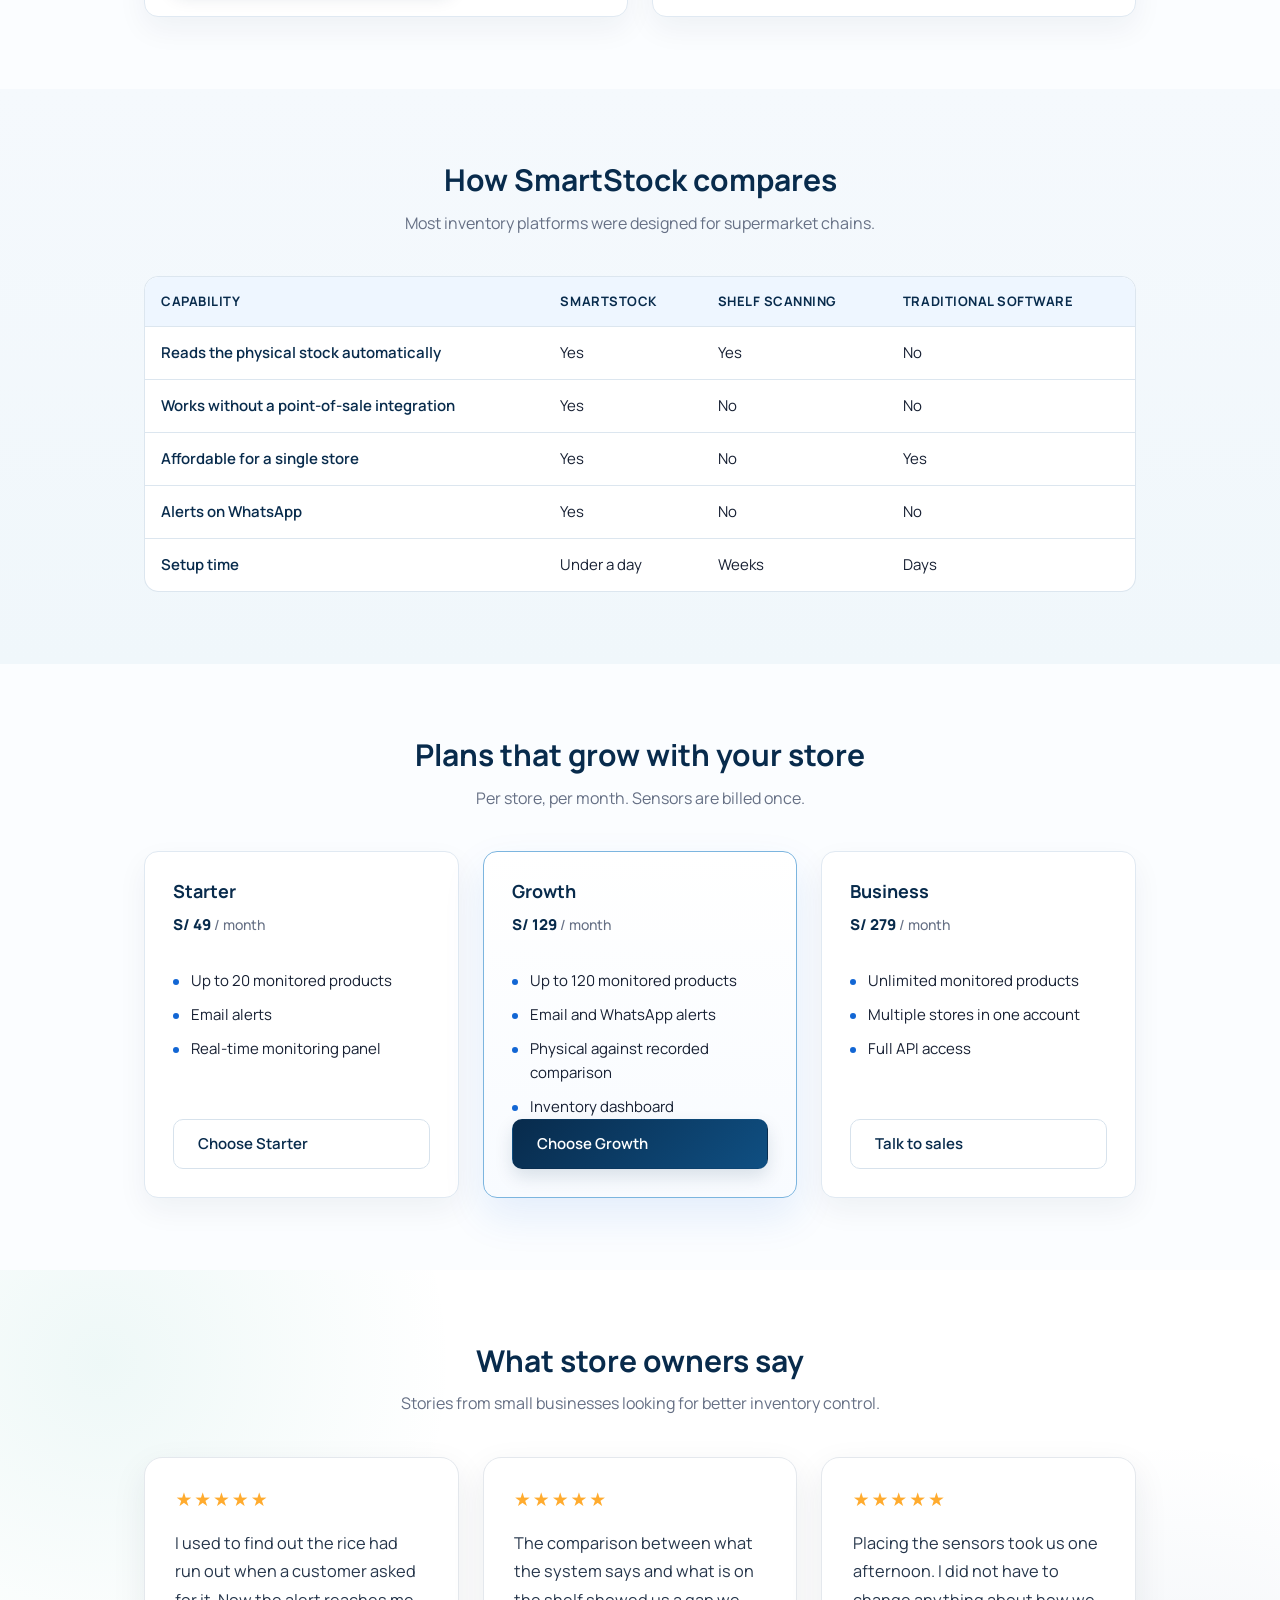
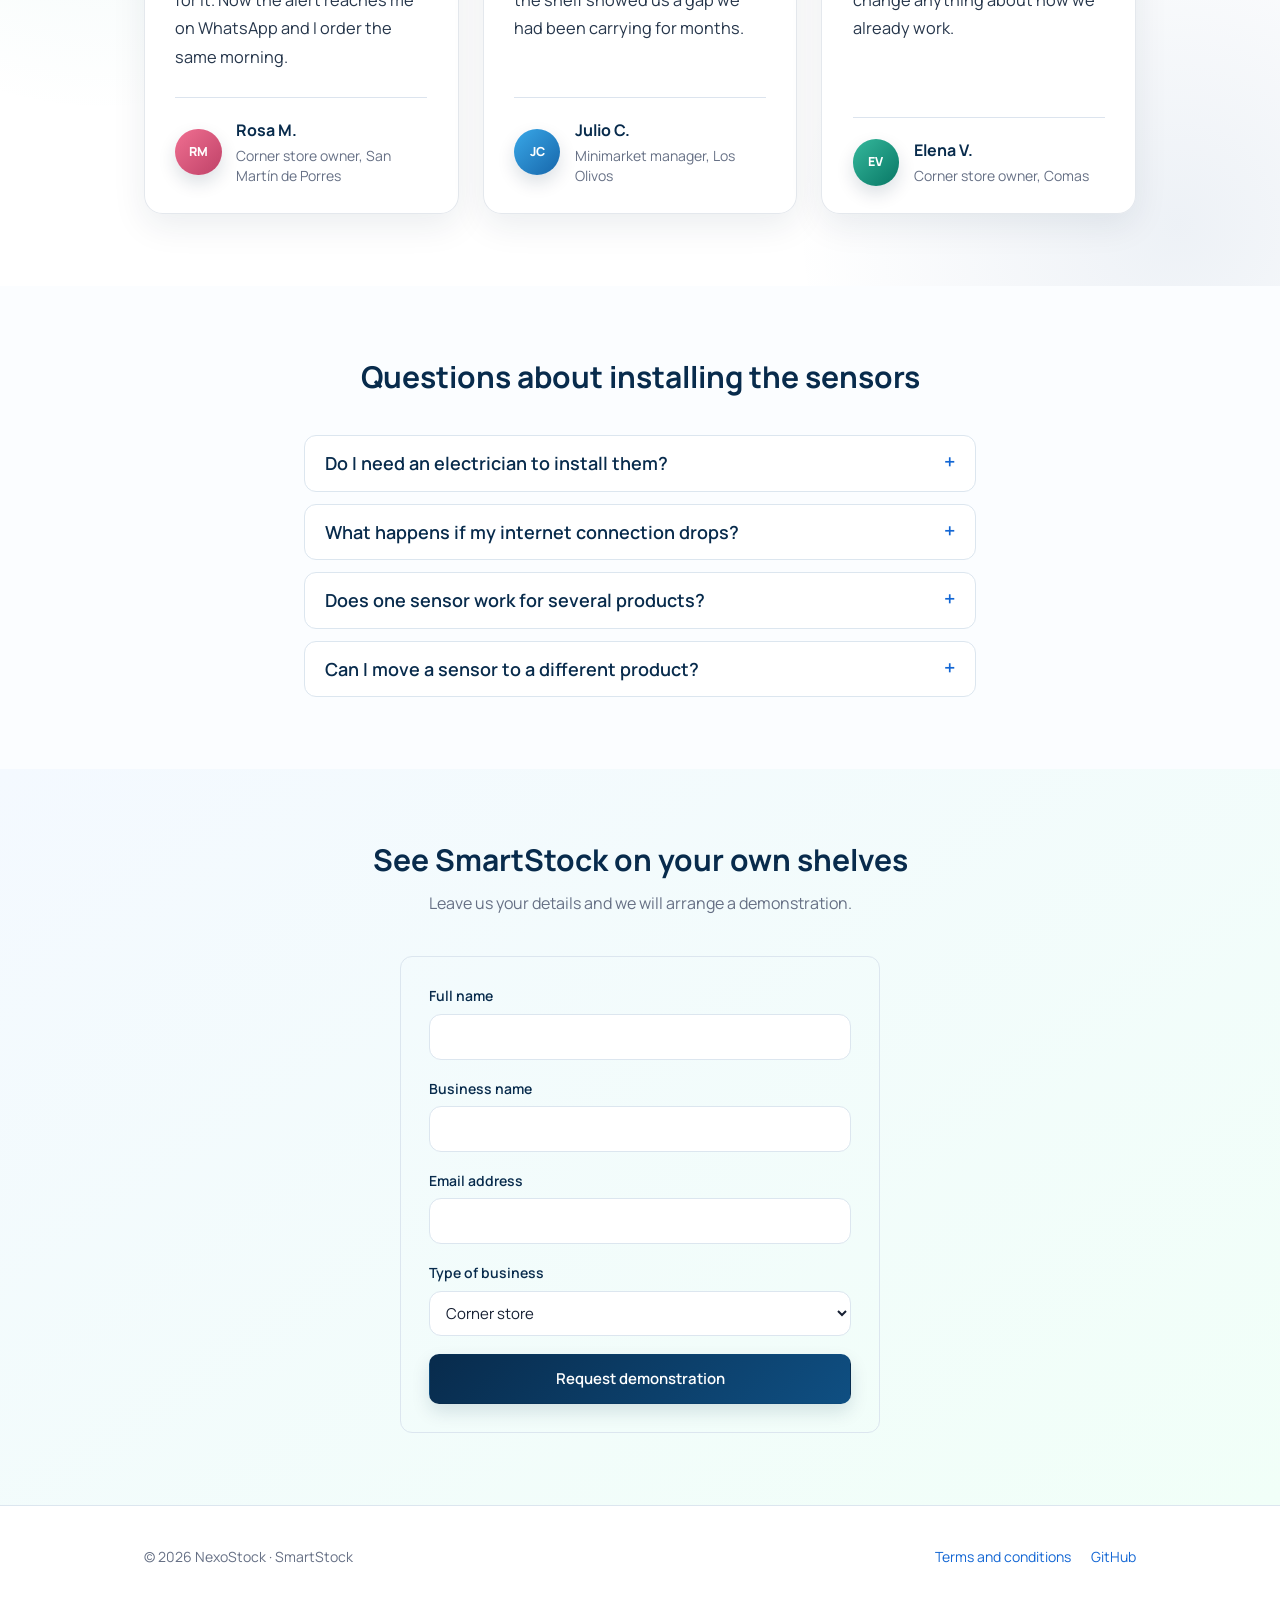
==== commit 39e8f6d2: "feat(a11y): translate the aria labels and pin english as the default locale The navigation and the l" ====
--- a/index.html
+++ b/index.html
@@ -30,7 +30,7 @@
             <span aria-hidden="true"></span><span aria-hidden="true"></span><span aria-hidden="true"></span>
         </button>
 
-        <nav id="nav" aria-label="Primary">
+        <nav id="nav" aria-label="Primary navigation" data-i18n="navAria" data-i18n-attr="aria-label">
             <ul>
                 <li><a href="#uses" data-i18n="navUses">Use cases</a></li>
                 <li><a href="#compare" data-i18n="navCompare">Comparison</a></li>
@@ -41,7 +41,7 @@
         </nav>
 
         <div class="actions">
-            <div class="lang" role="group" aria-label="Language">
+            <div class="lang" role="group" aria-label="Language selector" data-i18n="languageAria" data-i18n-attr="aria-label">
                 <button type="button" data-lang="en-US" aria-pressed="true">EN</button>
                 <button type="button" data-lang="es-419" aria-pressed="false">ES</button>
             </div>
@@ -54,18 +54,25 @@
 
     <!-- US16 -->
     <section class="hero">
-        <div class="container">
-            <h1 data-i18n="heroTitle">Know what is really on your shelves</h1>
-            <p data-i18n="heroLead">
-                Manual counts never match the shelf. SmartStock reads your physical inventory with
-                IoT weight sensors, compares it against your recorded stock and warns you before a
-                product runs out.
-            </p>
-            <div class="cta">
-                <a class="btn" href="#" data-app="signup" data-i18n="heroCta">Start free trial</a>
-                <a class="btn ghost" href="#contact" data-i18n="heroDemo">Request a demo</a>
-            </div>
-            <p class="note" data-i18n="heroNote">No card required · Setup in under a day</p>
+        <div class="container hero-layout">
+            <div class="hero-copy">
+                <h1 data-i18n="heroTitle">Know what is really on your shelves</h1>
+                <p data-i18n="heroLead">
+                    Manual counts never match the shelf. SmartStock reads your physical inventory with
+                    IoT weight sensors, compares it against your recorded stock and warns you before a
+                    product runs out.
+                </p>
+                <div class="cta">
+                    <a class="btn" href="#" data-i18n="heroCta">Start free trial</a>
+                    <a class="btn ghost" href="#contact" data-i18n="heroDemo">Request a demo</a>
+                </div>
+                <p class="note" data-i18n="heroNote">No card required · Setup in under a day</p>
+            </div>
+            <div class="hero-visual">
+                <figure class="hero-media-card">
+                    <img src="assets/images/hero-owner-store.png" data-i18n="heroImageAlt" data-i18n-attr="alt" alt="Corner Store owner or Minimarket manager standing beside shelves full of products while using SmartStock to monitor inventory.">
+                </figure>
+            </div>
         </div>
     </section>
 
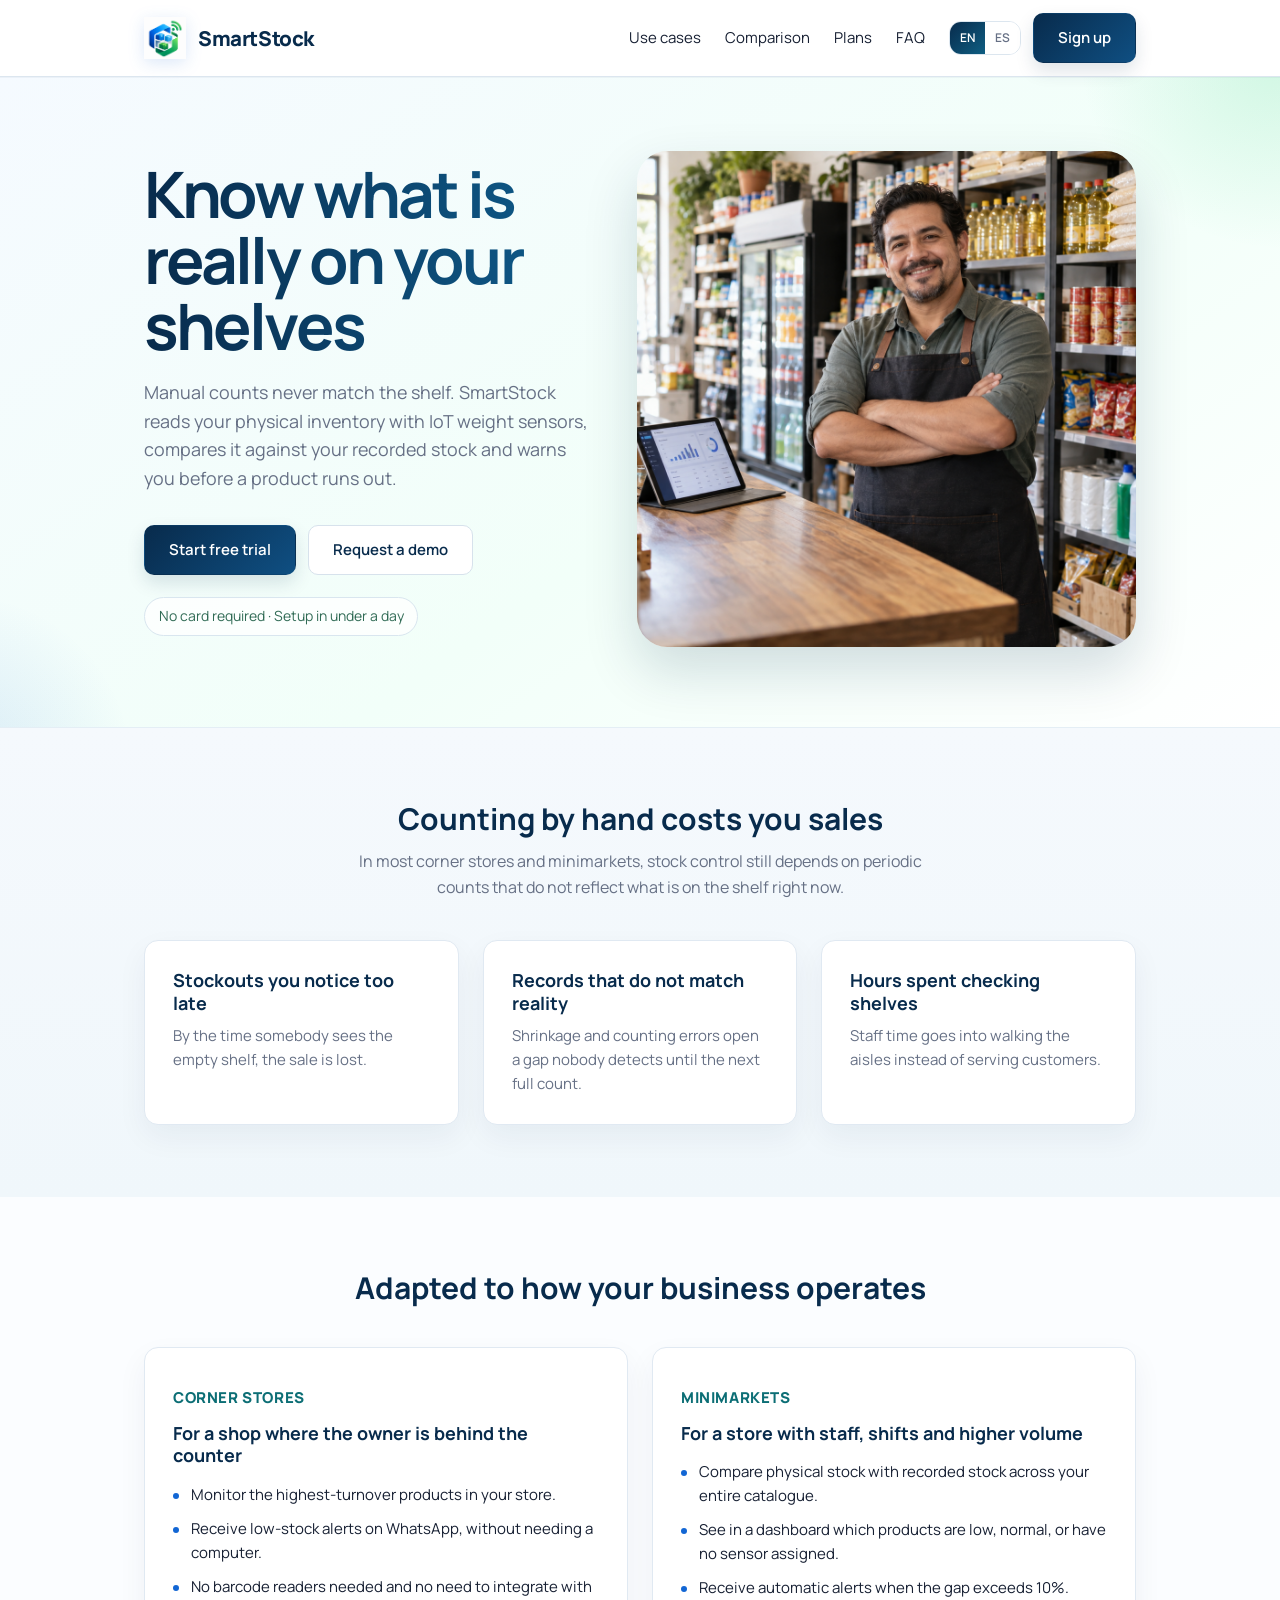
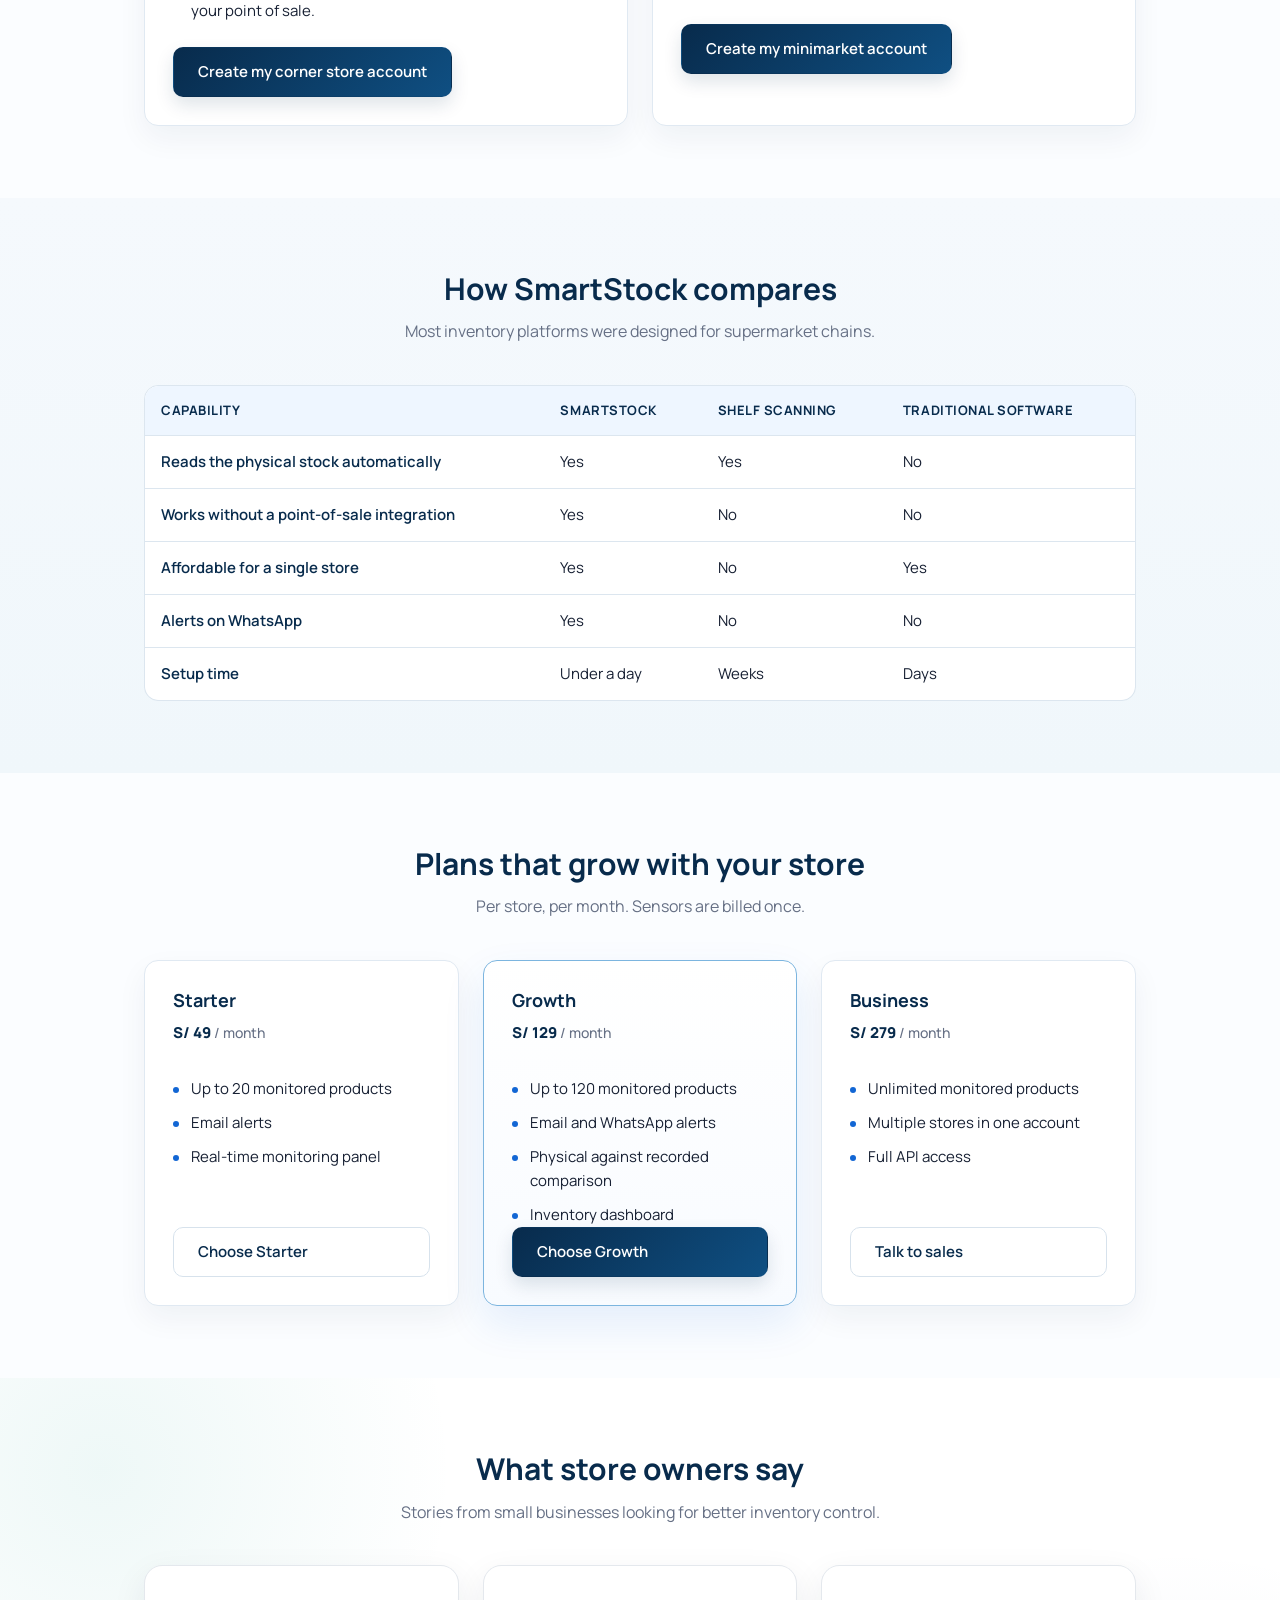
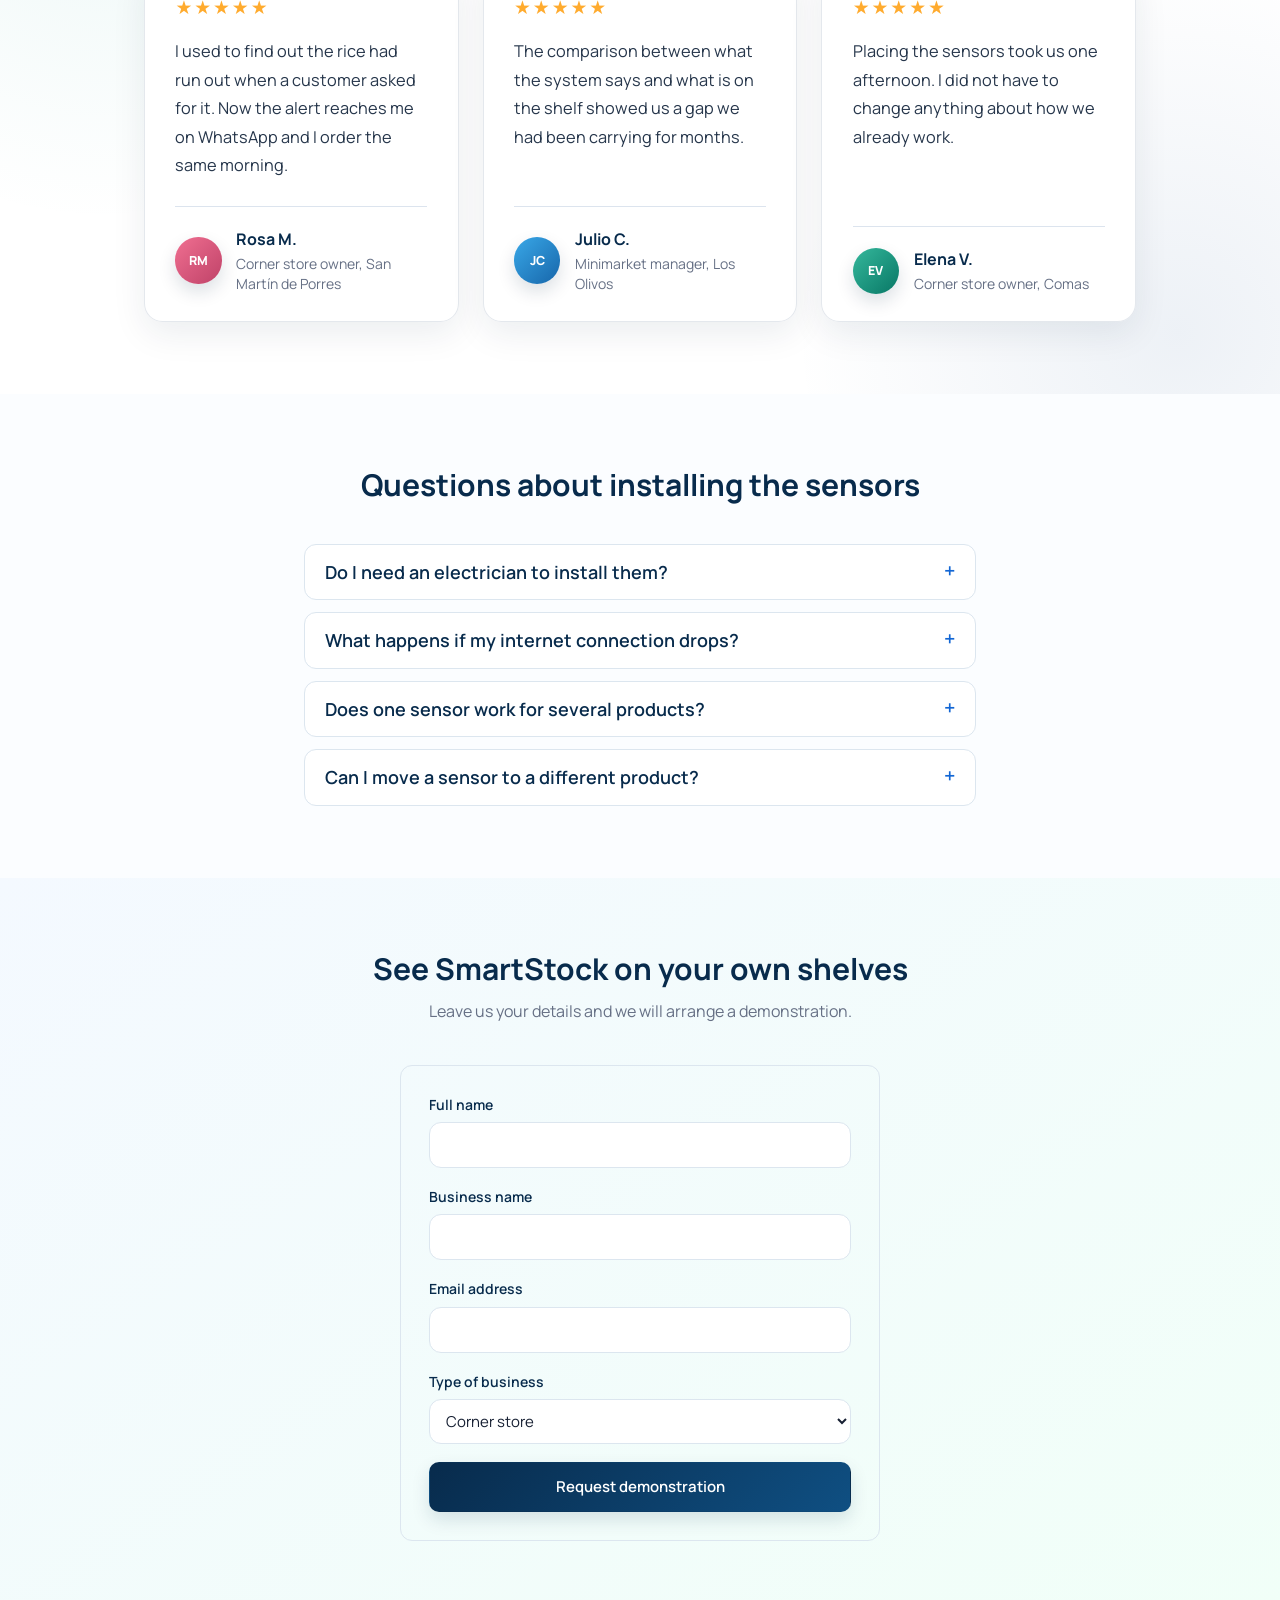
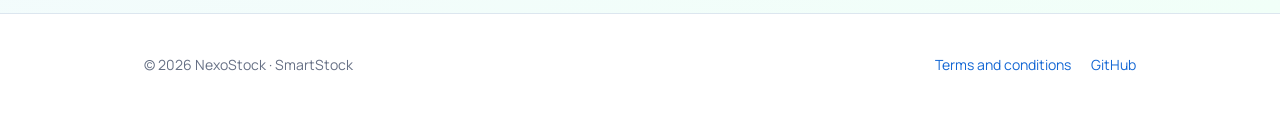
==== commit fc1ed0cd: "feat(landing): add the hero image and the two column layout Split the hero into copy and image so th" ====
--- a/index.html
+++ b/index.html
@@ -30,7 +30,7 @@
             <span aria-hidden="true"></span><span aria-hidden="true"></span><span aria-hidden="true"></span>
         </button>
 
-        <nav id="nav" aria-label="Primary navigation" data-i18n="navAria" data-i18n-attr="aria-label">
+        <nav id="nav" aria-label="Primary">
             <ul>
                 <li><a href="#uses" data-i18n="navUses">Use cases</a></li>
                 <li><a href="#compare" data-i18n="navCompare">Comparison</a></li>
@@ -41,7 +41,7 @@
         </nav>
 
         <div class="actions">
-            <div class="lang" role="group" aria-label="Language selector" data-i18n="languageAria" data-i18n-attr="aria-label">
+            <div class="lang" role="group" aria-label="Language">
                 <button type="button" data-lang="en-US" aria-pressed="true">EN</button>
                 <button type="button" data-lang="es-419" aria-pressed="false">ES</button>
             </div>
--- a/styles.css
+++ b/styles.css
@@ -727,3 +727,267 @@
         min-height: auto;
     }
 }
+
+/* ===== Hero refresh with visual image ===== */
+.hero {
+    padding: 4.6rem 0 5rem;
+    text-align: left;
+}
+
+.hero-layout {
+    display: grid;
+    grid-template-columns: minmax(0, 1.02fr) minmax(0, 0.98fr);
+    align-items: center;
+    gap: 3rem;
+}
+
+.hero-copy {
+    max-width: 34rem;
+}
+
+.hero-kicker {
+    display: inline-flex;
+    align-items: center;
+    padding: 0.42rem 0.9rem;
+    margin-bottom: 1.1rem;
+    border-radius: 999px;
+    background: rgba(18, 102, 212, 0.10);
+    color: var(--blue);
+    font-size: 0.82rem;
+    font-weight: 800;
+    letter-spacing: 0.03em;
+}
+
+.hero h1 {
+    font-size: clamp(2.8rem, 5vw, 4.35rem);
+    line-height: 1.03;
+    letter-spacing: -0.045em;
+}
+
+.hero p {
+    max-width: 34rem;
+    margin: 1.2rem 0 0;
+    font-size: 1.12rem;
+    color: var(--muted);
+}
+
+.hero .cta {
+    justify-content: flex-start;
+    margin-top: 2rem;
+}
+
+.hero-chips {
+    display: flex;
+    flex-wrap: wrap;
+    gap: 0.75rem;
+    margin-top: 1.35rem;
+}
+
+.hero-chips li {
+    padding: 0.72rem 1rem;
+    border-radius: 999px;
+    border: 1px solid #d7e4ef;
+    background: rgba(255,255,255,0.88);
+    box-shadow: 0 8px 18px rgba(8,43,76,.06);
+    color: #3f5d77;
+    font-size: 0.94rem;
+    font-weight: 700;
+    line-height: 1;
+}
+
+.hero .note {
+    margin-top: 1.25rem;
+}
+
+.hero-visual {
+    position: relative;
+}
+
+.hero-media-card {
+    position: relative;
+    margin: 0;
+}
+
+.hero-media-card img {
+    display: block;
+    width: 100%;
+    min-height: 30rem;
+    object-fit: cover;
+    border-radius: 1.9rem;
+    box-shadow: 0 24px 54px rgba(8,43,76,.16);
+}
+
+.hero-floating-card {
+    position: absolute;
+    left: 1.5rem;
+    right: 1.5rem;
+    bottom: 1.5rem;
+    display: flex;
+    align-items: center;
+    justify-content: space-between;
+    gap: 1rem;
+    padding: 1rem 1.2rem;
+    border-radius: 1.15rem;
+    background: rgba(255,255,255,0.93);
+    box-shadow: 0 14px 36px rgba(8,43,76,.12);
+    backdrop-filter: blur(6px);
+}
+
+.hero-floating-card strong {
+    display: block;
+    color: var(--navy);
+    font-size: 1.12rem;
+}
+
+.hero-floating-card span {
+    display: block;
+    color: var(--muted);
+    font-size: 0.92rem;
+}
+
+.hero-floating-card b {
+    color: #1c9b66;
+    font-size: 1.6rem;
+    line-height: 1;
+}
+
+@media (max-width: 980px) {
+    .hero-layout {
+        grid-template-columns: 1fr;
+        gap: 2rem;
+    }
+
+    .hero-copy {
+        max-width: none;
+        text-align: center;
+        margin: 0 auto;
+    }
+
+    .hero p {
+        margin-left: auto;
+        margin-right: auto;
+    }
+
+    .hero .cta,
+    .hero-chips {
+        justify-content: center;
+    }
+
+    .hero .note {
+        text-align: center;
+    }
+}
+
+@media (max-width: 720px) {
+    .hero {
+        padding: 3.4rem 0 3rem;
+    }
+
+    .hero h1 {
+        font-size: 2.45rem;
+    }
+
+    .hero p {
+        font-size: 1rem;
+    }
+
+    .hero-chips li {
+        font-size: 0.88rem;
+        padding: 0.66rem 0.9rem;
+    }
+
+    .hero-media-card img {
+        min-height: 20rem;
+        border-radius: 1.35rem;
+    }
+
+    .hero-floating-card {
+        left: 1rem;
+        right: 1rem;
+        bottom: 1rem;
+        padding: 0.85rem 1rem;
+    }
+
+    .hero-floating-card strong {
+        font-size: 0.98rem;
+    }
+
+    .hero-floating-card span {
+        font-size: 0.84rem;
+    }
+
+    .hero-floating-card b {
+        font-size: 1.3rem;
+    }
+}
+
+
+/* ===== Hero horizontal image refinement ===== */
+.hero-layout {
+    grid-template-columns: minmax(0, 0.95fr) minmax(0, 1.05fr);
+    gap: 2.6rem;
+}
+
+.hero-copy {
+    max-width: 33rem;
+}
+
+.hero .note {
+    display: inline-block;
+    margin-top: 1.4rem;
+    padding: 0.45rem 0.85rem;
+    border-radius: 999px;
+    background: rgba(255,255,255,0.78);
+    border: 1px solid #d9e6ef;
+}
+
+.hero-media-card {
+    margin: 0;
+}
+
+.hero-media-card img {
+    width: 100%;
+    min-height: 0;
+    height: 31rem;
+    object-fit: cover;
+    object-position: center;
+    border-radius: 1.9rem;
+    box-shadow: 0 24px 54px rgba(8,43,76,.16);
+}
+
+.hero-chips,
+.hero-floating-card {
+    display: none !important;
+}
+
+@media (max-width: 1180px) {
+    .hero h1 {
+        font-size: clamp(2.45rem, 4.7vw, 3.85rem);
+    }
+
+    .hero-media-card img {
+        height: 27rem;
+    }
+}
+
+@media (max-width: 980px) {
+    .hero-layout {
+        grid-template-columns: 1fr;
+        gap: 2rem;
+    }
+
+    .hero-copy {
+        max-width: none;
+    }
+
+    .hero-media-card img {
+        height: 23rem;
+    }
+}
+
+@media (max-width: 720px) {
+    .hero-media-card img {
+        height: 19rem;
+        border-radius: 1.25rem;
+    }
+}
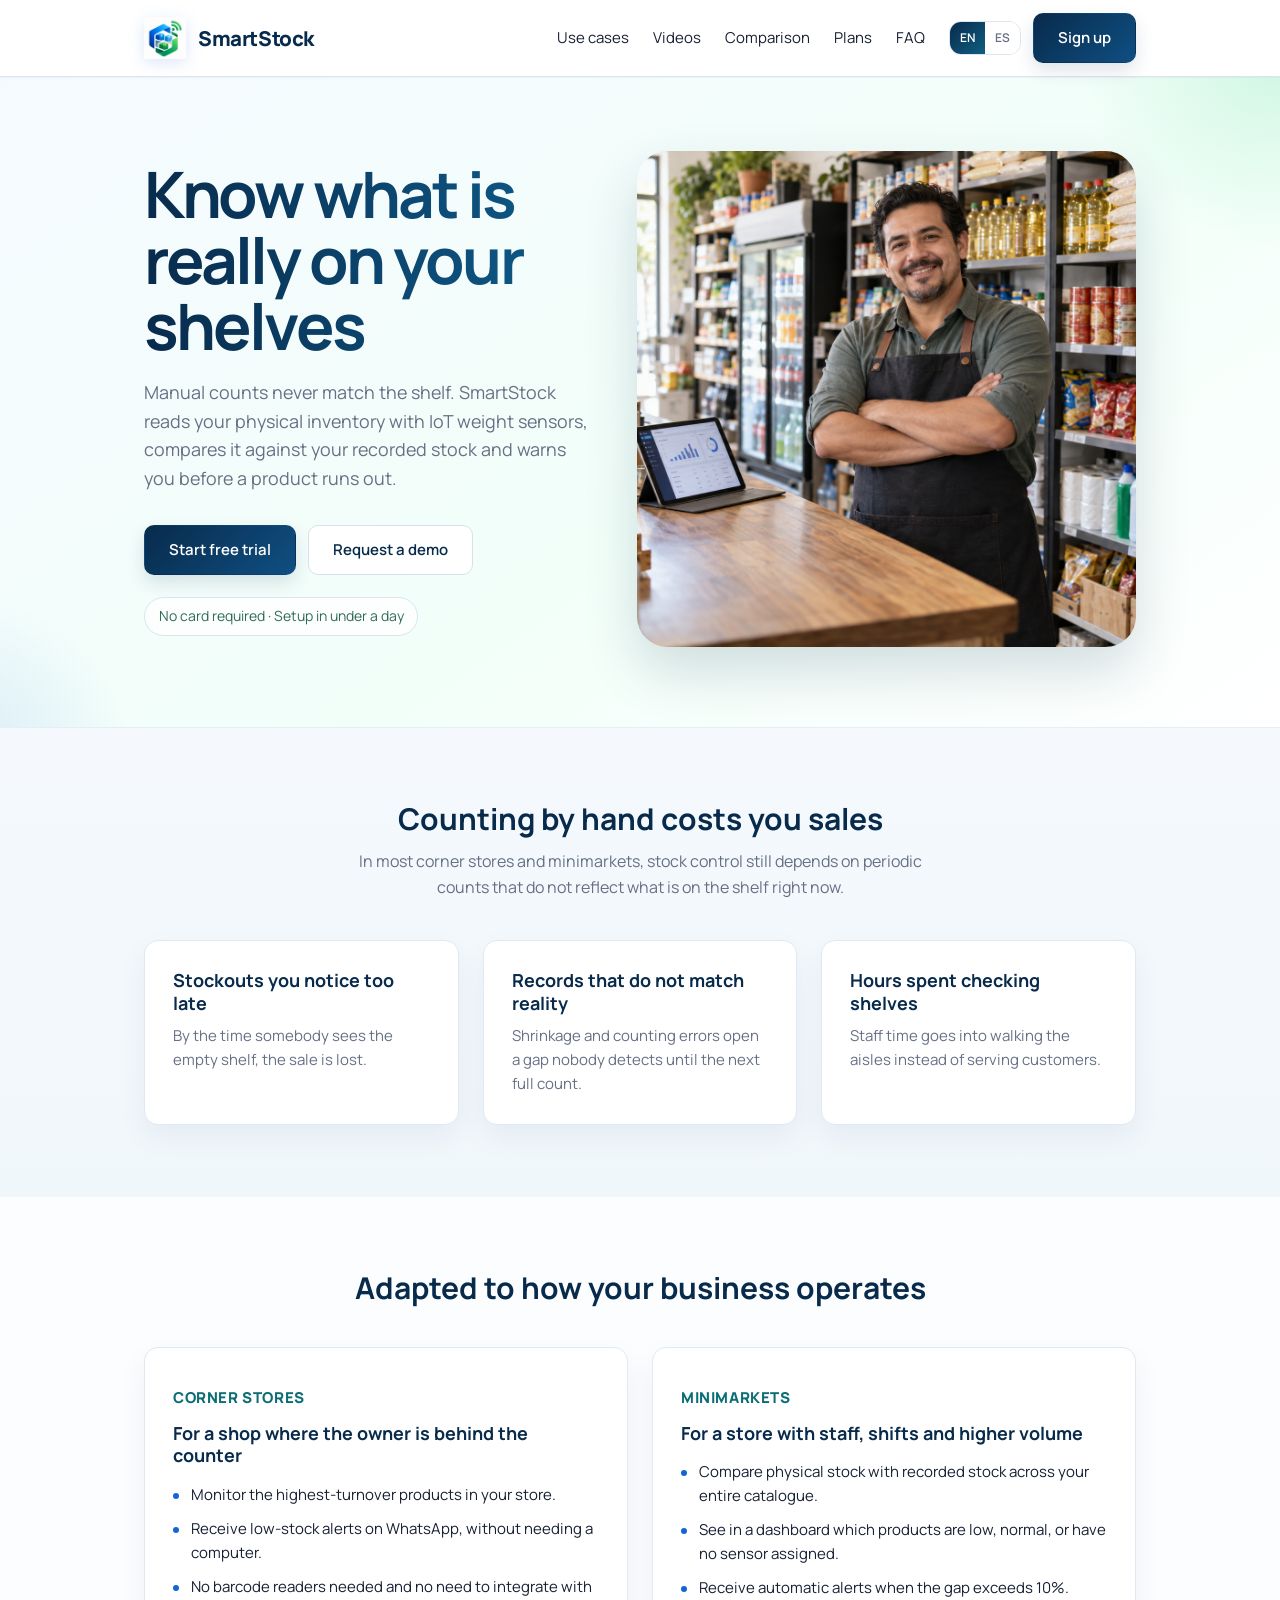
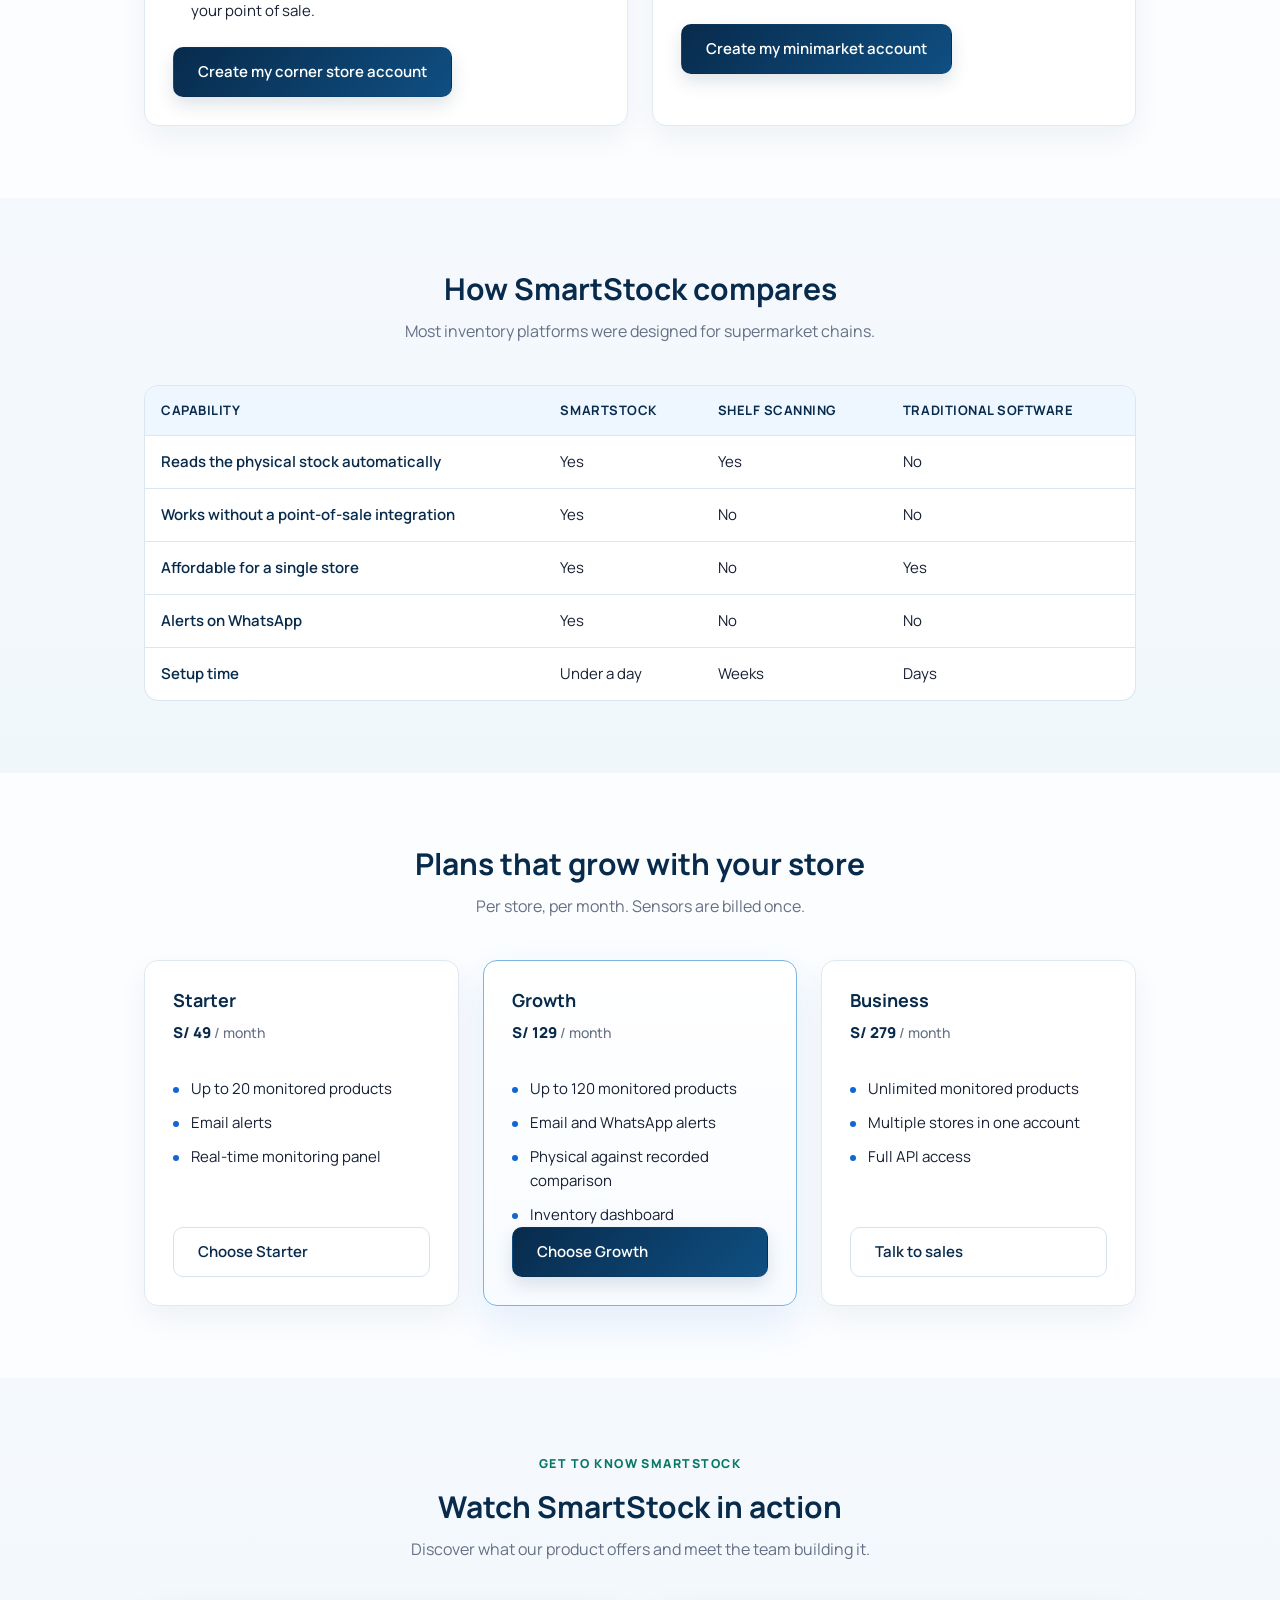
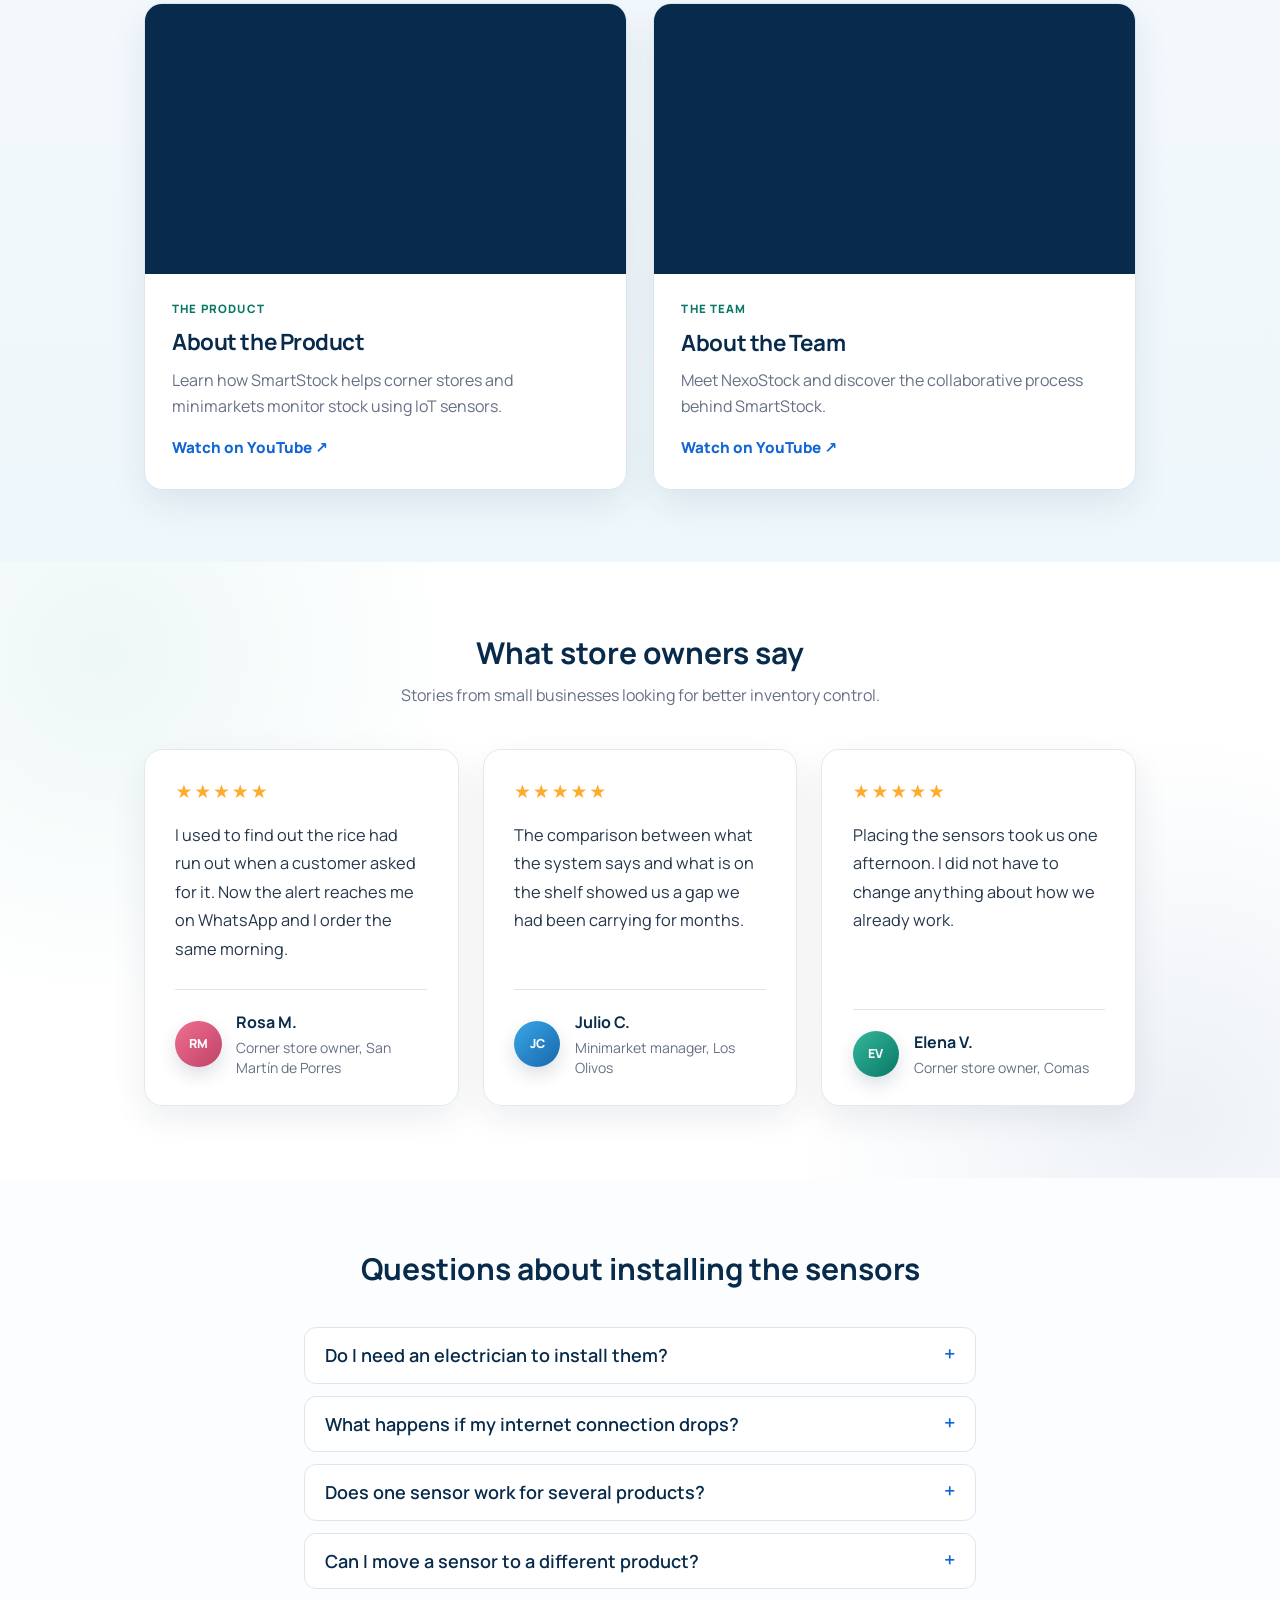
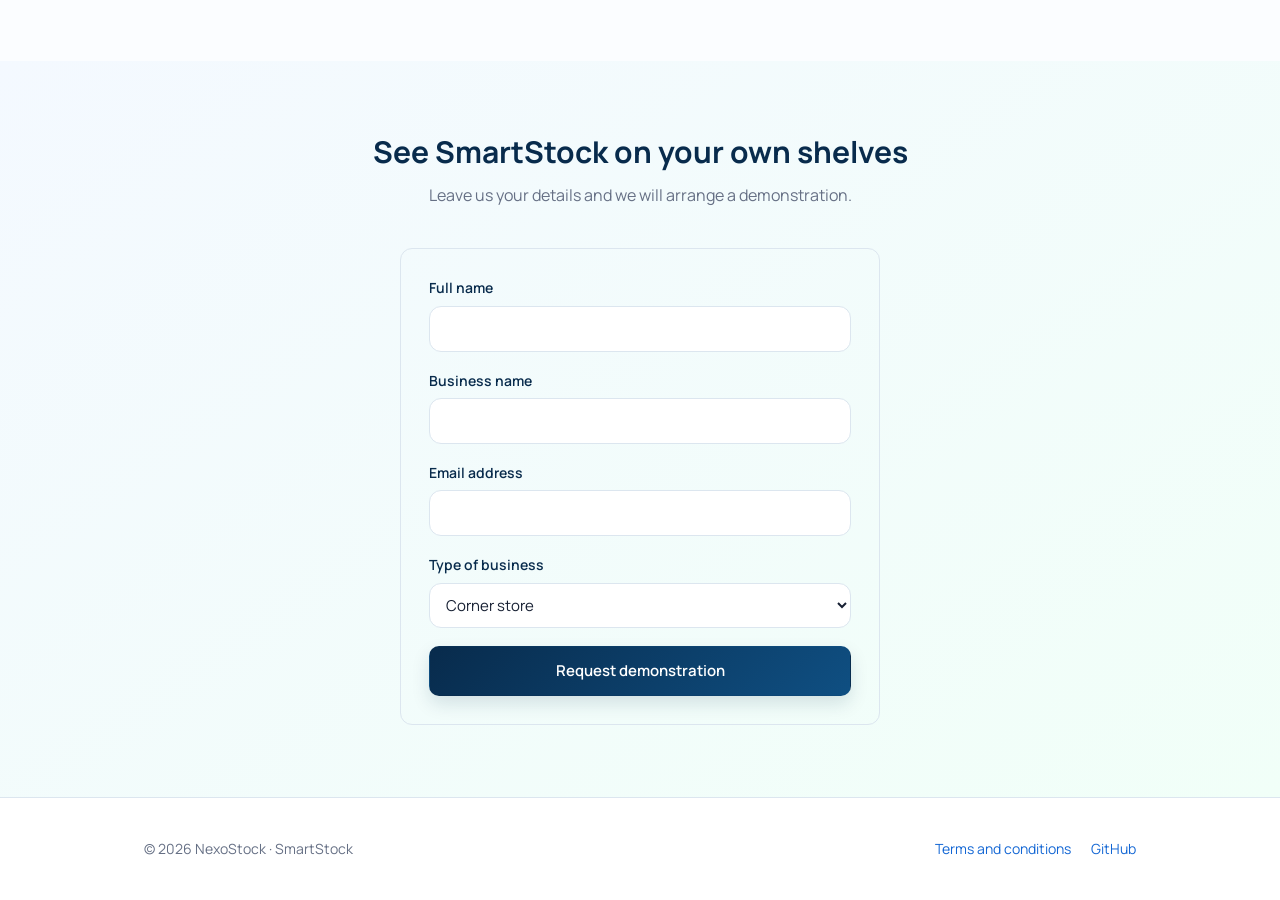
==== commit 00caa57e: "feat(landing): add about the product and team videos" ====
--- a/index.html
+++ b/index.html
@@ -30,9 +30,10 @@
             <span aria-hidden="true"></span><span aria-hidden="true"></span><span aria-hidden="true"></span>
         </button>
 
-        <nav id="nav" aria-label="Primary">
+        <nav id="nav" aria-label="Primary navigation" data-i18n="navAria" data-i18n-attr="aria-label">
             <ul>
                 <li><a href="#uses" data-i18n="navUses">Use cases</a></li>
+                <li><a href="#videos" data-i18n="navVideos">Videos</a></li>
                 <li><a href="#compare" data-i18n="navCompare">Comparison</a></li>
                 <li><a href="#plans" data-i18n="navPlans">Plans</a></li>
                 <li><a href="#faq" data-i18n="navFaq">FAQ</a></li>
@@ -41,7 +42,7 @@
         </nav>
 
         <div class="actions">
-            <div class="lang" role="group" aria-label="Language">
+            <div class="lang" role="group" aria-label="Language selector" data-i18n="languageAria" data-i18n-attr="aria-label">
                 <button type="button" data-lang="en-US" aria-pressed="true">EN</button>
                 <button type="button" data-lang="es-419" aria-pressed="false">ES</button>
             </div>
@@ -63,7 +64,7 @@
                     product runs out.
                 </p>
                 <div class="cta">
-                    <a class="btn" href="#" data-i18n="heroCta">Start free trial</a>
+                    <a class="btn" href="#" data-app="signup" data-i18n="heroCta">Start free trial</a>
                     <a class="btn ghost" href="#contact" data-i18n="heroDemo">Request a demo</a>
                 </div>
                 <p class="note" data-i18n="heroNote">No card required · Setup in under a day</p>
@@ -224,6 +225,55 @@
                         <li data-i18n="p3f3">Full API access</li>
                     </ul>
                     <a class="btn ghost block" href="#contact" data-i18n="p3Cta">Talk to sales</a>
+                </article>
+            </div>
+        </div>
+    </section>
+
+    <!-- AV2 · About the Product and About the Team (YouTube) -->
+    <section id="videos" class="videos-section soft" aria-labelledby="videos-heading">
+        <div class="container">
+            <div class="head videos-head">
+                <span class="videos-eyebrow" data-i18n="videosEyebrow">GET TO KNOW SMARTSTOCK</span>
+                <h2 id="videos-heading" data-i18n="videosTitle">Watch SmartStock in action</h2>
+                <p data-i18n="videosLead">Discover what our product offers and meet the team building it.</p>
+            </div>
+            <div class="videos-grid">
+                <article class="video-card">
+                    <div class="video-frame">
+                        <iframe
+                                src="https://www.youtube-nocookie.com/embed/7PVpjP6lQFA"
+                                title="SmartStock — About the Product"
+                                data-i18n="videoProductIframeTitle" data-i18n-attr="title"
+                                loading="lazy"
+                                referrerpolicy="strict-origin-when-cross-origin"
+                                allow="accelerometer; autoplay; clipboard-write; encrypted-media; gyroscope; picture-in-picture; web-share"
+                                allowfullscreen></iframe>
+                    </div>
+                    <div class="video-card-content">
+                        <span class="video-category" data-i18n="videoProductCategory">THE PRODUCT</span>
+                        <h3 data-i18n="videoProductTitle">About the Product</h3>
+                        <p data-i18n="videoProductText">Learn how SmartStock helps corner stores and minimarkets monitor stock using IoT sensors.</p>
+                        <a class="video-youtube-link" href="https://youtu.be/7PVpjP6lQFA" target="_blank" rel="noopener noreferrer" data-i18n="videoWatchYoutube">Watch on YouTube ↗</a>
+                    </div>
+                </article>
+                <article class="video-card">
+                    <div class="video-frame">
+                        <iframe
+                                src="https://www.youtube-nocookie.com/embed/QxwsvZKVQao"
+                                title="NexoStock — About the Team"
+                                data-i18n="videoTeamIframeTitle" data-i18n-attr="title"
+                                loading="lazy"
+                                referrerpolicy="strict-origin-when-cross-origin"
+                                allow="accelerometer; autoplay; clipboard-write; encrypted-media; gyroscope; picture-in-picture; web-share"
+                                allowfullscreen></iframe>
+                    </div>
+                    <div class="video-card-content">
+                        <span class="video-category" data-i18n="videoTeamCategory">THE TEAM</span>
+                        <h3 data-i18n="videoTeamTitle">About the Team</h3>
+                        <p data-i18n="videoTeamText">Meet NexoStock and discover the collaborative process behind SmartStock.</p>
+                        <a class="video-youtube-link" href="https://youtu.be/QxwsvZKVQao" target="_blank" rel="noopener noreferrer" data-i18n="videoWatchYoutube">Watch on YouTube ↗</a>
+                    </div>
                 </article>
             </div>
         </div>
--- a/styles.css
+++ b/styles.css
@@ -2,13 +2,15 @@
    Blanco como fondo dominante, azul marino para titulares y acciones. */
 
 :root {
-    --navy: #0a2342;
-    --blue: #1b4f8f;
-    --ink: #1c2430;
-    --muted: #5b6673;
-    --border: #e2e6ec;
-    --soft: #f7f9fb;
-    --radius: 8px;
+    --navy: #082b4c;
+    --blue: #1266d4;
+    --cyan: #0ea5a8;
+    --mint: #2fcf78;
+    --ink: #172033;
+    --muted: #667085;
+    --border: #dce6ef;
+    --soft: #f5f9fd;
+    --radius: 12px;
     --max: 1040px;
 }
 
@@ -534,17 +536,6 @@
 }
 
 /* ===== SmartStock Landing visual refresh 2026 ===== */
-:root{
-    --navy:#082b4c;
-    --blue:#1266d4;
-    --cyan:#0ea5a8;
-    --mint:#2fcf78;
-    --ink:#172033;
-    --muted:#667085;
-    --border:#dce6ef;
-    --soft:#f5f9fd;
-    --radius:12px;
-}
 body{background:#fbfdff}
 header{background:rgba(255,255,255,.93);backdrop-filter:blur(10px);box-shadow:0 1px 0 rgba(8,43,76,.04)}
 .brand img{filter:drop-shadow(0 4px 8px rgba(18,102,212,.15))}
@@ -554,7 +545,14 @@
 .hero{position:relative;overflow:hidden;background:linear-gradient(145deg,#f5faff 0%,#f2fff9 58%,#ffffff 100%);border-bottom:1px solid #e4eef5}
 .hero:before{content:"";position:absolute;width:420px;height:420px;border-radius:50%;right:-210px;top:-240px;background:radial-gradient(circle,rgba(47,207,120,.18),transparent 68%)}
 .hero:after{content:"";position:absolute;width:360px;height:360px;border-radius:50%;left:-220px;bottom:-220px;background:radial-gradient(circle,rgba(18,102,212,.12),transparent 68%)}
-.hero .container{position:relative;z-index:1}.hero h1{font-size:3rem;background:linear-gradient(90deg,var(--navy),#0f5d8d);-webkit-background-clip:text;background-clip:text;color:transparent}.hero .note{display:inline-block;padding:.35rem .7rem;border-radius:999px;background:#edf8f4;color:#306b55}
+.hero .container{position:relative;z-index:1}.hero h1{font-size:3rem;color:var(--navy)}
+@supports ((-webkit-background-clip:text) or (background-clip:text)){
+    .hero h1{background:linear-gradient(90deg,var(--navy),#0f5d8d);-webkit-background-clip:text;background-clip:text;color:transparent}
+}
+@media (forced-colors: active){
+    .hero h1{background:none;color:CanvasText;-webkit-text-fill-color:CanvasText}
+}
+.hero .note{display:inline-block;padding:.35rem .7rem;border-radius:999px;background:#edf8f4;color:#306b55}
 .soft{background:linear-gradient(180deg,#f5f9fd 0%,#f0f7fb 100%)}
 .card{border-color:#e0e9f2;border-radius:14px;box-shadow:0 12px 30px rgba(8,43,76,.055);transition:.2s ease;position:relative;overflow:hidden}.card:hover{transform:translateY(-3px);box-shadow:0 18px 36px rgba(8,43,76,.09)}
 .card:before{content:"";position:absolute;left:0;top:0;width:4px;height:100%;background:linear-gradient(180deg,var(--blue),var(--mint));opacity:.0;transition:.2s}.card:hover:before{opacity:1}
@@ -597,9 +595,9 @@
     position: relative;
     overflow: hidden;
     background:
-        radial-gradient(circle at 8% 15%, rgba(40, 167, 155, 0.08), transparent 22rem),
-        radial-gradient(circle at 92% 90%, rgba(27, 79, 143, 0.08), transparent 24rem),
-        #ffffff;
+            radial-gradient(circle at 8% 15%, rgba(40, 167, 155, 0.08), transparent 22rem),
+            radial-gradient(circle at 92% 90%, rgba(27, 79, 143, 0.08), transparent 24rem),
+            #ffffff;
 }
 
 .testimonials-head {
@@ -991,3 +989,103 @@
         border-radius: 1.25rem;
     }
 }
+
+/* ===== AV2: videos About the Product / About the Team ===== */
+.videos-section {
+    background: linear-gradient(180deg, #f5f9fd 0%, #eef7fb 100%);
+}
+.videos-head {
+    max-width: 43rem;
+}
+.videos-eyebrow {
+    display: inline-block;
+    margin-bottom: .85rem;
+    color: #087765;
+    font-size: .77rem;
+    font-weight: 800;
+    letter-spacing: .12em;
+}
+.videos-grid {
+    display: grid;
+    grid-template-columns: repeat(2, minmax(0, 1fr));
+    gap: 1.65rem;
+    align-items: stretch;
+}
+.video-card {
+    min-width: 0;
+    overflow: hidden;
+    border: 1px solid var(--border);
+    border-radius: 18px;
+    background: #ffffff;
+    box-shadow: 0 14px 36px rgba(8, 43, 76, .085);
+    transition: box-shadow .2s ease, transform .2s ease;
+}
+.video-card:hover {
+    transform: translateY(-3px);
+    box-shadow: 0 20px 42px rgba(8, 43, 76, .14);
+}
+.video-frame {
+    aspect-ratio: 16 / 9;
+    background: #082b4c;
+}
+.video-frame iframe {
+    display: block;
+    width: 100%;
+    height: 100%;
+    border: 0;
+}
+.video-card-content {
+    display: flex;
+    flex-direction: column;
+    align-items: flex-start;
+    gap: .65rem;
+    padding: 1.6rem 1.7rem 1.8rem;
+}
+.video-category {
+    color: #087765;
+    font-size: .72rem;
+    font-weight: 800;
+    letter-spacing: .1em;
+}
+.video-card-content h3 {
+    font-size: 1.4rem;
+    letter-spacing: -.02em;
+}
+.video-card-content p {
+    color: var(--muted);
+    line-height: 1.65;
+    min-height: 3.4rem;
+}
+.video-youtube-link {
+    display: inline-flex;
+    align-items: center;
+    margin-top: .25rem;
+    font-size: .95rem;
+    font-weight: 800;
+    text-underline-offset: .2em;
+}
+.video-youtube-link:hover {
+    text-decoration: underline;
+}
+@media (max-width: 720px) {
+    .videos-grid {
+        grid-template-columns: 1fr;
+        gap: 1.3rem;
+        max-width: 37rem;
+        margin: 0 auto;
+    }
+    .video-card-content {
+        padding: 1.3rem 1.35rem 1.5rem;
+    }
+    .video-card-content p {
+        min-height: 0;
+    }
+}
+@media (prefers-reduced-motion: reduce) {
+    .video-card {
+        transition: none;
+    }
+    .video-card:hover {
+        transform: none;
+    }
+}
